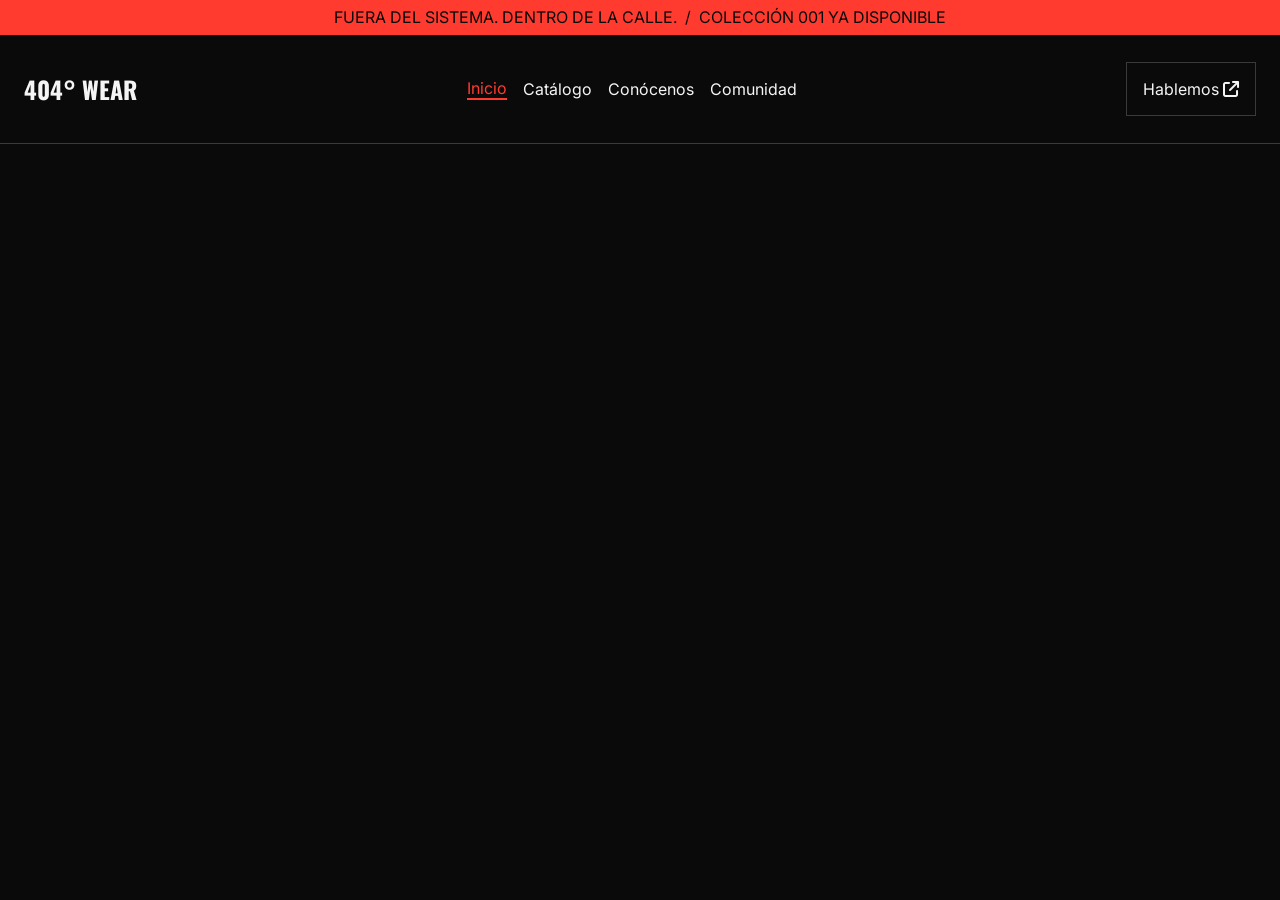
==== index.html @ e0210edb "se crea el header" ====
<!DOCTYPE html>
<html lang="en">
<head>
    <meta charset="UTF-8">
    <meta name="viewport" content="width=device-width, initial-scale=1.0">
    <title>404°-wear</title>
    <link rel="stylesheet" href="https://cdnjs.cloudflare.com/ajax/libs/font-awesome/6.7.2/css/all.min.css">
    <link rel="stylesheet" href="./css/style.css">
    <link rel="stylesheet" href="./css/index.css">
</head>
<body>
    <header>
        <div id="frases-header">
            <ul>
                <li>
                    <p>FUERA DEL SISTEMA. DENTRO DE LA CALLE.</p>
                </li>
                <li>
                    <P> / </P>
                </li>
                <li>
                    <p>COLECCIÓN 001 YA DISPONIBLE</p>
                </li>
            </ul>
        </div>
        <section id="menu-header">
            
            <h2>404° WEAR</h2>
            
            <nav id="nav-header">
                <ul>
                    <li><a class="activado" href="./index.html">Inicio</a></li>
                    <li><a href="./pages/catalogo.html">Catálogo</a></li>
                    <li><a href="./pages/conocenos.html">Conócenos</a></li>
                    <li><a href="./pages/comunidad.html">Comunidad</a></li>
                </ul>
            </nav>
            <div id="hablemos">
                    <a href="./pages/contacto.html">Hablemos <i class="fa-solid fa-arrow-up-right-from-square"></i></a>
            </div>
        </section>
    </header>
</body>
</html>
---- css/style.css ----
@import url('https://fonts.googleapis.com/css2?family=Anton&family=Oswald:wght@400;500;600;700&family=Inter:wght@400;500;600;700;800&family=IBM+Plex+Mono:wght@400;500;600;700&display=swap');


:root {

    /* =========================
       PALETA DE COLORES
    ========================= */

    --color-fondo: #0A0A0A;
    --color-rojo: #FF3B30;
    --color-texto: #F5F5F5;
    --color-naranja: #FF7A00;
    --color-tarjetas: #252525;

    --color-gris: #A3A3A3;
    --color-bordes: #3A3A3A;
    --color-blanco: #FFFFFF;


    /* =========================
       TIPOGRAFÍAS
    ========================= */

    /* 1. Anton - Títulos principales */
    --font-titulos: 'Anton', sans-serif;

    /* 2. Oswald - Subtítulos y botones */
    --font-subtitulos: 'Oswald', sans-serif;

    /* 3. Inter - Textos y navegación */
    --font-textos: 'Inter', sans-serif;

    /* 4. IBM Plex Mono - Etiquetas técnicas */
    --font-tecnica: 'IBM Plex Mono', monospace;


    /* =========================
       TAMAÑOS DE FUENTE
    ========================= */

    --font-xs: 0.75rem;
    --font-sm: 0.875rem;
    --font-base: 1rem;
    --font-md: 1.125rem;
    --font-lg: 1.25rem;
    --font-xl: 1.5rem;
    --font-2xl: 2rem;
    --font-3xl: 3rem;
    --font-4xl: 4rem;
    --font-5xl: 5rem;


    /* =========================
       ESPACIADOS
    ========================= */

    --space-xs: 0.25rem;
    --space-sm: 0.5rem;
    --space-md: 1rem;
    --space-lg: 1.5rem;
    --space-xl: 2rem;
    --space-2xl: 3rem;
    --space-3xl: 4rem;


    /* =========================
       MEDIDAS GENERALES
    ========================= */

    --width-container: 80rem;
    --width-content: 70rem;

    --height-header: 5rem;
    --height-button: 2.75rem;

    --radius-sm: 0.25rem;
    --radius-md: 0.5rem;
    --radius-lg: 1rem;

    --border-size: 0.0625rem;


    /* =========================
       TRANSICIONES
    ========================= */

    --transition-fast: 0.2s ease;
    --transition-normal: 0.3s ease;
    --transition-slow: 0.5s ease;

}


/* =========================
   ESTILOS GENERALES
========================= */

html {
    font-size: 16px;
    scroll-behavior: smooth;
}

body {
    margin: 0;
    padding: 0;
    background-color: var(--color-fondo);
    color: var(--color-texto);
    font-family: var(--font-textos);
}


/* =========================
   TÍTULOS PRINCIPALES
   ANTON
========================= */

h1 {
    font-family: var(--font-titulos);
    font-size: var(--font-5xl);
    text-transform: uppercase;
}


/* =========================
   SUBTÍTULOS Y BOTONES
   OSWALD
========================= */

h2, h3 {
    font-family: var(--font-subtitulos);
    text-transform: uppercase;
}

button {
    font-family: var(--font-subtitulos);
    font-weight: 700;
    text-transform: uppercase;
    cursor: pointer;
}


/* =========================
   TEXTOS Y NAVEGACIÓN
   INTER
========================= */

p, a, nav, li, input, textarea {
    font-family: var(--font-textos);
}

p {
    font-size: var(--font-base);
    line-height: 1.7;
    color: var(--color-gris);
}


/* =========================
   ETIQUETAS TÉCNICAS
   IBM PLEX MONO
========================= */

.etiqueta,
.texto-tecnico,
.codigo,
.badge-tecnico {
    font-family: var(--font-tecnica);
    text-transform: uppercase;
    letter-spacing: 0.08em;
}


/* =========================
   BOTONES
========================= */

.btn-primary {
    background-color: var(--color-rojo);
    color: var(--color-blanco);
    border: none;
    padding: var(--space-md) var(--space-xl);
    font-family: var(--font-subtitulos);
    transition: var(--transition-normal);
}

.btn-primary:hover {
    background-color: var(--color-naranja);
}


/*    HEADER    */

/*   HEADER TEXTO SUPERIOR   */

#frases-header {
   display: flex;
   justify-content: center;
   align-items: center;
   color: var(--color-fondo);
   background-color: var(--color-rojo);
}

#frases-header ul {
   display: flex;
   justify-content: center;
   align-items: center;
   padding: 0;
   gap: var(--space-sm);
   margin: var(--space-xs);
   list-style: none;
}

#frases-header li {
   display: flex;
   align-items: center;
}

#frases-header p {
   color: var(--color-fondo);
   margin: 0;
}

/*   HEADER TEXTO SUPERIOR   */



/*   HEADER LOGO   */

#logo-404 {
 display: flex;
 margin: 0;
 padding: 0;
}

/*   HEADER NAV*/

#menu-header{
   display: flex;
   justify-content: space-between;
   align-items: center;
   padding: var(--space-md) var(--space-lg);
   border-bottom: solid 1px var(--color-bordes);
}

#nav-header {
   display: flex;
   justify-content: center;
   gap: var(--space-lg);
}

#nav-header ul {
   display: flex;
   align-items: center;
   gap: var(--space-md);
   list-style: none;
   padding: 0;
   margin: 0;
}

#nav-header ul li a {
   display: inline-block;
   text-decoration: none;
   color: var(--color-texto);
   transition: var(--transition-normal);
}

#nav-header ul li a:hover{
   color: var(--color-rojo);
   transform: scale(1.1);
}



/*   HEADER HABLEMOS */

#hablemos {
   display: inline-block;
   border: solid 1px var(--color-bordes);
   padding:var(--space-md);
   
}
#hablemos:hover{
   border: solid 1px var(--color-rojo);
   padding:var(--space-md);
   transform: scale(1.1);
   transition: var(--transition-normal);
   a{
      color: var(--color-rojo);
   }
}


#hablemos a {
   display: inline-block;
   text-decoration: none;
   color: var(--color-texto);
   transition: var(--transition-normal);
}
---- css/index.css ----
#nav-header ul li a.activado {
    color: var(--color-rojo);
    border-bottom: solid 2px var(--color-rojo);
}
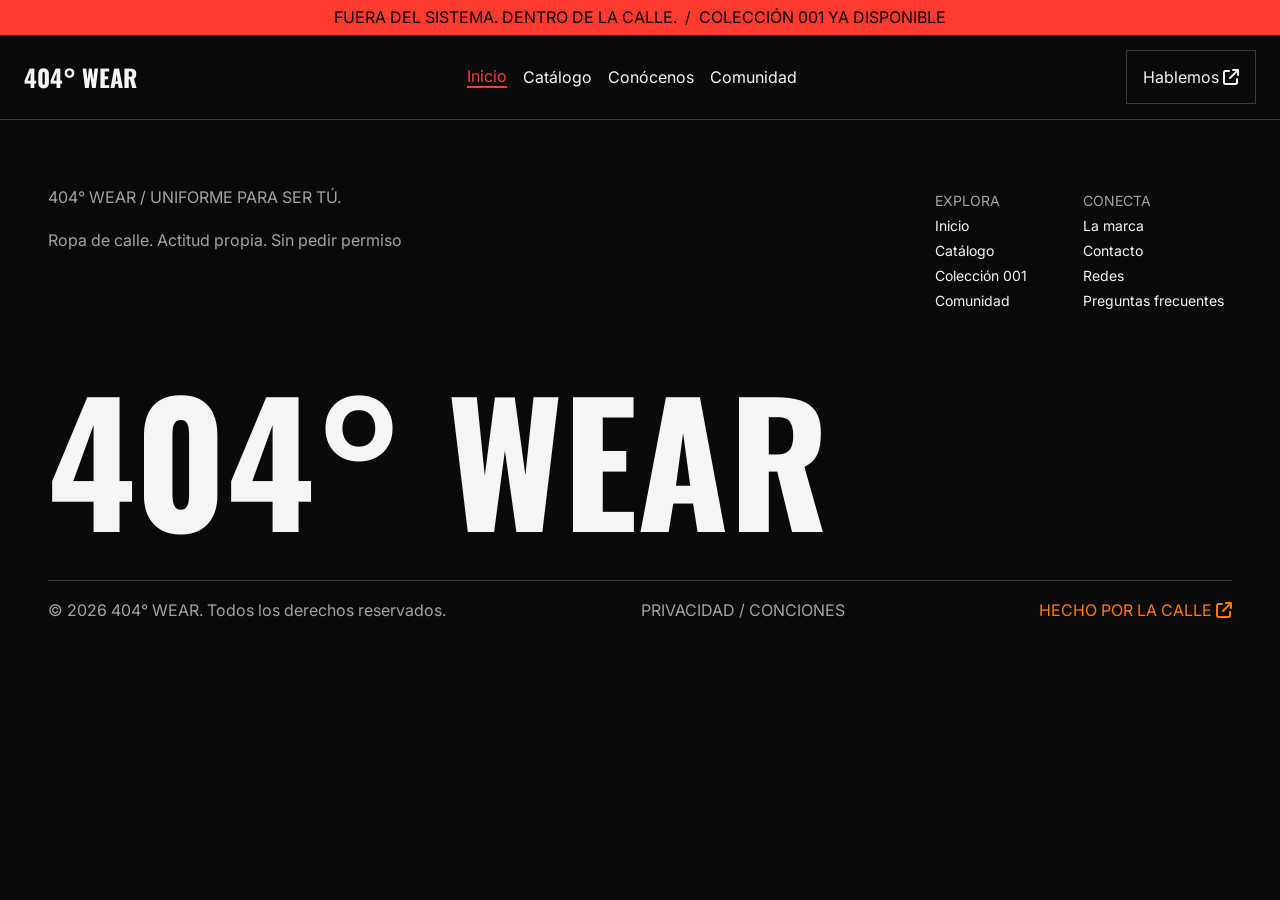
==== commit 0d922fe0: "se crea el footer y se agrega un id al header" ====
--- a/index.html
+++ b/index.html
@@ -9,7 +9,7 @@
     <link rel="stylesheet" href="./css/index.css">
 </head>
 <body>
-    <header>
+    <header id="header">
         <div id="frases-header">
             <ul>
                 <li>
@@ -40,5 +40,39 @@
             </div>
         </section>
     </header>
+
+    <footer id="footer">
+        <section id="top-footer">
+            <div id="frases-footer">
+                <p>404° WEAR  /  UNIFORME PARA SER TÚ.</p>
+                <p>Ropa de calle. Actitud propia. Sin pedir permiso</p>
+            </div>
+            <div id="menu-footer">
+                <ul>
+                    <li class="titulos-li">EXPLORA</li>
+                    <li>Inicio</li>
+                    <li>Catálogo</li>
+                    <li>Colección 001</li>
+                    <li>Comunidad</li>
+                </ul>
+                <ul>
+                    <li class="titulos-li">CONECTA</li>
+                    <li>La marca</li>
+                    <li>Contacto</li>
+                    <li>Redes</li>
+                    <li>Preguntas frecuentes</li>
+                </ul>
+            </div>
+        </section>
+        <section id="logo-footer">
+            <h2>404° WEAR</h2>
+        </section>
+        <section id="copyright-footer">
+            <p>© 2026 404° WEAR. Todos los derechos reservados.</p>
+            <P>PRIVACIDAD  / CONCIONES</P>
+            <p id="p-color-narnja">HECHO POR LA CALLE <i class="fa-solid fa-arrow-up-right-from-square"></i></p>
+        </section>
+
+    </footer>
 </body>
 </html>
--- a/css/style.css
+++ b/css/style.css
@@ -49,6 +49,8 @@
     --font-3xl: 3rem;
     --font-4xl: 4rem;
     --font-5xl: 5rem;
+    --font-6xl: 6rem;
+    --font-7xl: 7rem;
 
 
     /* =========================
@@ -191,6 +193,15 @@
 
 /*    HEADER    */
 
+#header{
+   width: 100%;
+   height: auto;
+   position: sticky;
+   top: 0;
+   z-index: 100;
+   
+}
+
 /*   HEADER TEXTO SUPERIOR   */
 
 #frases-header {
@@ -221,7 +232,7 @@
    margin: 0;
 }
 
-/*   HEADER TEXTO SUPERIOR   */
+
 
 
 
@@ -239,7 +250,7 @@
    display: flex;
    justify-content: space-between;
    align-items: center;
-   padding: var(--space-md) var(--space-lg);
+   padding: var(--space-xs) var(--space-lg);
    border-bottom: solid 1px var(--color-bordes);
 }
 
@@ -296,4 +307,70 @@
    text-decoration: none;
    color: var(--color-texto);
    transition: var(--transition-normal);
+}
+
+/*  Activado */
+
+#nav-header ul li a.activado {
+    color: var(--color-rojo);
+    border-bottom: solid 2px var(--color-rojo);
+}
+
+
+/*  FOOTER  */
+
+#footer {
+   
+   padding: var(--space-2xl) var(--space-2xl) var(--space-lg);
+}
+
+/*  FOOTER TOP  */
+
+#top-footer{
+   display: flex;
+   justify-content:space-between;
+   
+}
+
+
+   /*  MENU FOOTER  */
+
+   #menu-footer{
+   display: flex;
+
+   & li{
+      list-style: none;
+      margin: var(--space-sm);
+      font-size: var(--font-sm);
+   }
+   }
+
+   .titulos-li{
+   color: var(--color-gris);
+   margin-bottom: var(--space-xs);
+   }
+
+
+/*  LOGO FOOTER  */
+
+#logo-footer{
+   display: flex;
+ 
+
+   & h2{
+   font-size: clamp(3rem, 13vw, 13rem);
+        white-space: nowrap;
+        margin: 0;
+        max-width: 100%;
+   }
+}
+
+#copyright-footer{
+   display: flex;
+   justify-content: space-between;
+   border-top: solid var(--color-bordes) 1px;
+
+   & #p-color-narnja{
+      color: var(--color-naranja);
+   }
 }
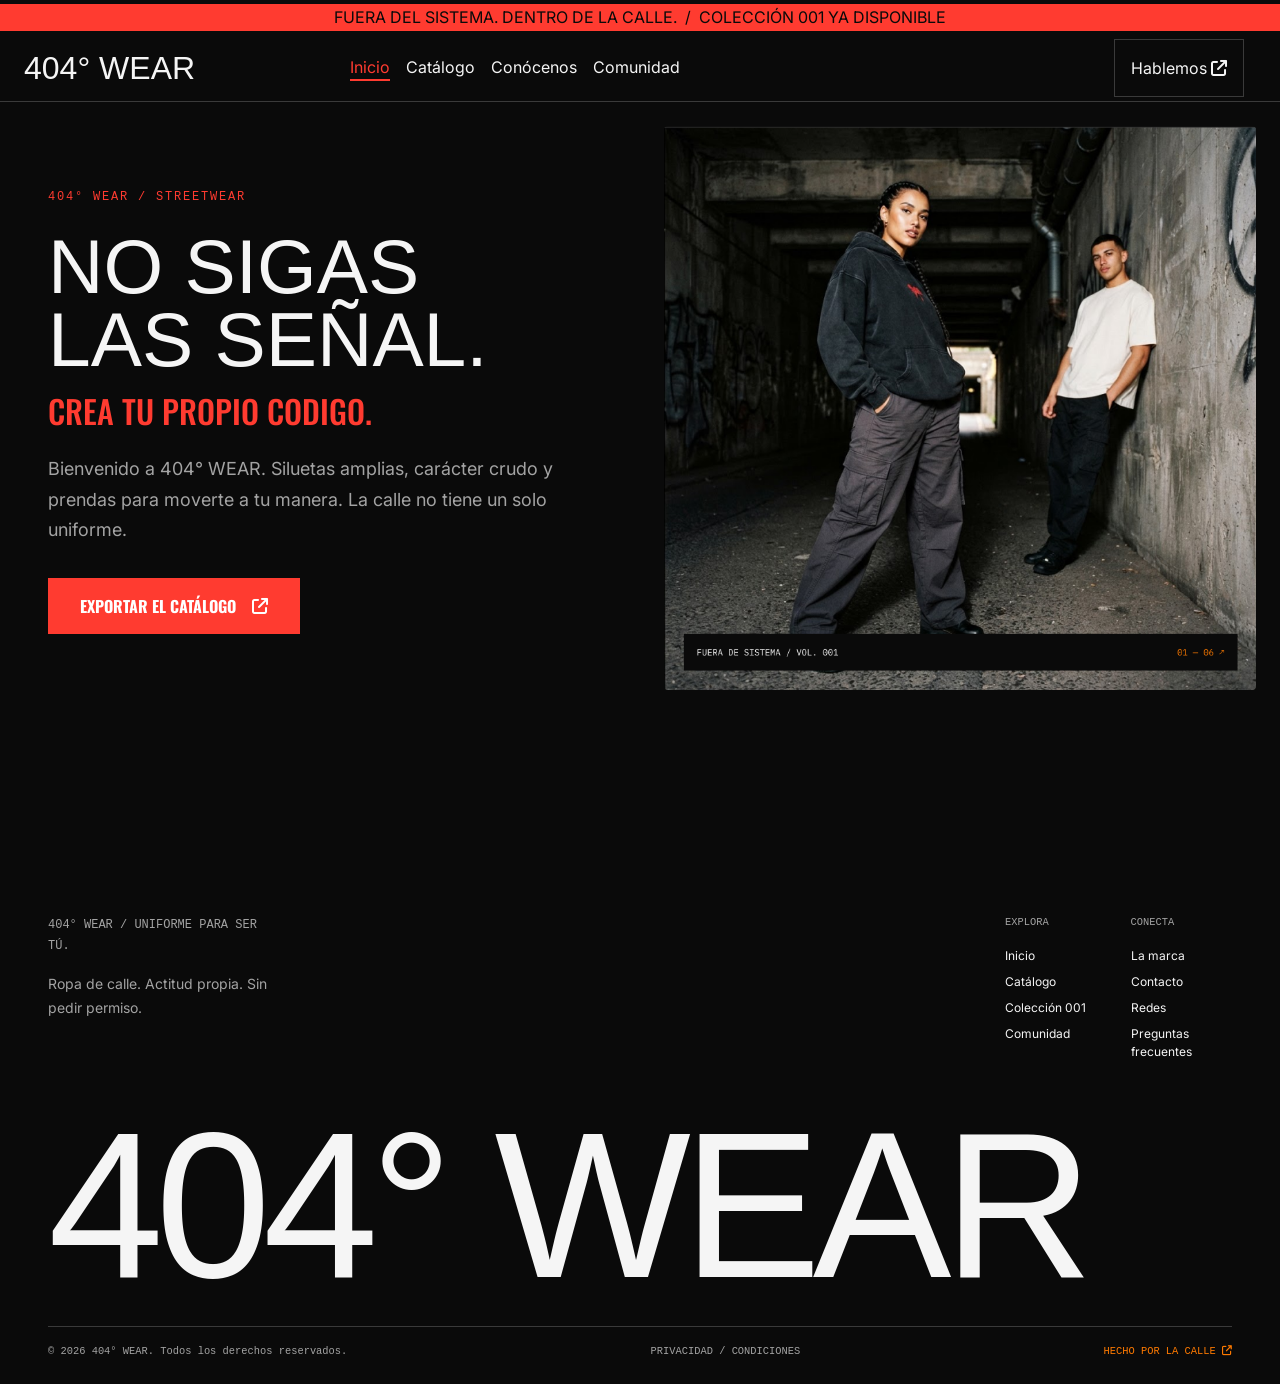
==== commit 3319eda4: "se crea el banner responside, se modifica el header y el footer para que sean responside" ====
--- a/index.html
+++ b/index.html
@@ -4,75 +4,198 @@
     <meta charset="UTF-8">
     <meta name="viewport" content="width=device-width, initial-scale=1.0">
     <title>404°-wear</title>
+    <link href="https://cdn.jsdelivr.net/npm/bootstrap@5.3.3/dist/css/bootstrap.min.css" rel="stylesheet" integrity="sha384-QWTKZyjpPEjISv5WaRU9OFeRpok6YctnYmDr5pNlyT2bRjXh0JMhjY6hW+ALEwIH" crossorigin="anonymous">
     <link rel="stylesheet" href="https://cdnjs.cloudflare.com/ajax/libs/font-awesome/6.7.2/css/all.min.css">
     <link rel="stylesheet" href="./css/style.css">
     <link rel="stylesheet" href="./css/index.css">
 </head>
 <body>
-    <header id="header">
-        <div id="frases-header">
-            <ul>
-                <li>
-                    <p>FUERA DEL SISTEMA. DENTRO DE LA CALLE.</p>
-                </li>
-                <li>
-                    <P> / </P>
-                </li>
-                <li>
-                    <p>COLECCIÓN 001 YA DISPONIBLE</p>
-                </li>
+
+<header id="header">
+    <!-- FRASES SUPERIORES -->
+    <div id="frases-header" class="container-fluid">
+        <ul class="d-flex justify-content-center align-items-center flex-wrap">
+            <li>
+                <p>FUERA DEL SISTEMA. DENTRO DE LA CALLE.</p>
+            </li>
+            <li>
+                <p>/</p>
+            </li>
+            <li>
+                <p>COLECCIÓN 001 YA DISPONIBLE</p>
+            </li>
+        </ul>
+    </div>
+
+    <!-- MENU PRINCIPAL -->
+
+<section id="menu-header" class="container-fluid">
+
+    <div class="row align-items-center w-100">
+
+        <!-- LOGO -->
+        <div class="col-auto">
+            <h2>404° WEAR</h2>
+        </div>
+
+        <!-- HABLEMOS -->
+        <div id="hablemos" class="col-auto ms-auto order-2 order-md-3">
+            <a href="./pages/contacto.html">
+                Hablemos
+                <i class="fa-solid fa-arrow-up-right-from-square"></i>
+            </a>
+        </div>
+
+        <!-- BOTÓN HAMBURGUESA -->
+        <div class="col-auto order-3 d-md-none " id="boton-menu">
+            <button class="navbar-toggler"
+                    type="button"
+                    data-bs-toggle="collapse"
+                    data-bs-target="#nav-header"
+                    aria-controls="nav-header"
+                    aria-expanded="false"
+                    aria-label="Abrir menú">
+
+                <i class="fa-solid fa-bars"></i>
+            </button>
+        </div>
+
+        <!-- NAVEGACIÓN -->
+        <nav id="nav-header"
+             class="col-12 col-md-6 order-4 order-md-2 collapse">
+
+            <ul class="d-flex justify-content-center flex-wrap">
+                <li><a class="activado" href="./index.html">Inicio</a></li>
+                <li><a href="./pages/catalogo.html">Catálogo</a></li>
+                <li><a href="./pages/conocenos.html">Conócenos</a></li>
+                <li><a href="./pages/comunidad.html">Comunidad</a></li>
             </ul>
-        </div>
-        <section id="menu-header">
-            
-            <h2>404° WEAR</h2>
-            
-            <nav id="nav-header">
-                <ul>
-                    <li><a class="activado" href="./index.html">Inicio</a></li>
-                    <li><a href="./pages/catalogo.html">Catálogo</a></li>
-                    <li><a href="./pages/conocenos.html">Conócenos</a></li>
-                    <li><a href="./pages/comunidad.html">Comunidad</a></li>
-                </ul>
-            </nav>
-            <div id="hablemos">
-                    <a href="./pages/contacto.html">Hablemos <i class="fa-solid fa-arrow-up-right-from-square"></i></a>
+
+        </nav>
+
+    </div>
+</section>
+
+
+</header>
+
+
+
+
+<section id="banner" class="container-fluid">
+    <div class="row align-items-center">
+
+        <!-- TEXTO -->
+        <div id="text-banner" class="col-12 col-md-6">
+
+            <span class="etiqueta">
+                404° WEAR / STREETWEAR
+            </span>
+
+            <h1>
+                NO SIGAS<br>
+                LAS SEÑAL.
+            </h1>
+
+            <h2>
+                CREA TU PROPIO CODIGO.
+            </h2>
+
+            <p>
+                Bienvenido a 404° WEAR. Siluetas amplias,
+                carácter crudo y prendas para moverte a tu manera.
+                La calle no tiene un solo uniforme.
+            </p>
+
+            <button class="btn-primary">
+                EXPORTAR EL CATÁLOGO
+                <i class="fa-solid fa-arrow-up-right-from-square"></i>
+            </button>
+
+        </div>
+
+        <!-- IMAGEN -->
+        <div id="img-banner" class="col-12 col-md-6">
+
+            <img
+                src="./img-index/banner01.png"
+                alt="Colección 404° WEAR"
+                class="img-fluid">
+
+        </div>
+
+    </div>
+</section>
+
+
+
+
+<footer id="footer" class="container-fluid">
+
+    <!-- FOOTER TOP -->
+    <section id="top-footer" class="row">
+
+        <div id="frases-footer" class="col-12 col-md-5">
+            <p>404° WEAR / UNIFORME PARA SER TÚ.</p>
+            <p>Ropa de calle. Actitud propia. Sin pedir permiso.</p>
+        </div>
+
+        <div id="menu-footer" class="col-12 col-md-7 ">
+
+            <div class="row">
+
+                <div class="col-6 col-md-6">
+                    <ul>
+                        <li class="titulos-li">EXPLORA</li>
+                        <li><a href="#">Inicio</a></li>
+                        <li><a href="#">Catálogo</a></li>
+                        <li><a href="#">Colección 001</a></li>
+                        <li><a href="#">Comunidad</a></li>
+                    </ul>
+                </div>
+
+                <div class="col-6 col-md-6">
+                    <ul>
+                        <li class="titulos-li">CONECTA</li>
+                        <li><a href="#">La marca</a></li>
+                        <li><a href="#">Contacto</a></li>
+                        <li><a href="#">Redes</a></li>
+                        <li><a href="#">Preguntas frecuentes</a></li>
+                    </ul>
+                </div>
+
             </div>
-        </section>
-    </header>
-
-    <footer id="footer">
-        <section id="top-footer">
-            <div id="frases-footer">
-                <p>404° WEAR  /  UNIFORME PARA SER TÚ.</p>
-                <p>Ropa de calle. Actitud propia. Sin pedir permiso</p>
-            </div>
-            <div id="menu-footer">
-                <ul>
-                    <li class="titulos-li">EXPLORA</li>
-                    <li>Inicio</li>
-                    <li>Catálogo</li>
-                    <li>Colección 001</li>
-                    <li>Comunidad</li>
-                </ul>
-                <ul>
-                    <li class="titulos-li">CONECTA</li>
-                    <li>La marca</li>
-                    <li>Contacto</li>
-                    <li>Redes</li>
-                    <li>Preguntas frecuentes</li>
-                </ul>
-            </div>
-        </section>
-        <section id="logo-footer">
-            <h2>404° WEAR</h2>
-        </section>
-        <section id="copyright-footer">
+        </div>
+
+    </section>
+
+    <!-- LOGO -->
+    <section id="logo-footer">
+        <h2>404° WEAR</h2>
+    </section>
+
+    <!-- COPYRIGHT -->
+    <section id="copyright-footer" class=" d-flex justify-content-between">
+
+        <div class="">
             <p>© 2026 404° WEAR. Todos los derechos reservados.</p>
-            <P>PRIVACIDAD  / CONCIONES</P>
-            <p id="p-color-narnja">HECHO POR LA CALLE <i class="fa-solid fa-arrow-up-right-from-square"></i></p>
-        </section>
-
-    </footer>
+        </div>
+
+        <div class="">
+            <p>PRIVACIDAD / CONDICIONES</p>
+        </div>
+
+        <div class="">
+            <p id="p-color-narnja">
+                HECHO POR LA CALLE
+                <i class="fa-solid fa-arrow-up-right-from-square"></i>
+            </p>
+        </div>
+
+    </section>
+
+</footer>
+
+        <script src="https://cdn.jsdelivr.net/npm/bootstrap@5.3.3/dist/js/bootstrap.bundle.min.js" integrity="sha384-YvpcrYf0tY3lHB60NNkmXc5s9fDVZLESaAA55NDzOxhy9GkcIdslK1eN7N6jIeHz" crossorigin="anonymous"></script>
 </body>
 </html>
--- a/css/style.css
+++ b/css/style.css
@@ -193,184 +193,370 @@
 
 /*    HEADER    */
 
-#header{
-   width: 100%;
-   height: auto;
-   position: sticky;
-   top: 0;
-   z-index: 100;
-   
-}
-
-/*   HEADER TEXTO SUPERIOR   */
+
+/* =========================
+   HEADER GENERAL
+========================= */
+
+#header {
+    width: 100%;
+    position: sticky;
+    top: 0;
+    z-index: 100;
+    background-color: var(--color-fondo);
+}
+
+/* =========================
+   FRASES SUPERIORES
+========================= */
 
 #frases-header {
-   display: flex;
-   justify-content: center;
-   align-items: center;
-   color: var(--color-fondo);
-   background-color: var(--color-rojo);
+    background-color: var(--color-rojo);
 }
 
 #frases-header ul {
-   display: flex;
-   justify-content: center;
-   align-items: center;
-   padding: 0;
-   gap: var(--space-sm);
-   margin: var(--space-xs);
-   list-style: none;
+    gap: var(--space-sm);
+    padding: 0;
+    margin: var(--space-xs);
+    list-style: none;
 }
 
 #frases-header li {
-   display: flex;
-   align-items: center;
+    display: flex;
+    align-items: center;
 }
 
 #frases-header p {
-   color: var(--color-fondo);
-   margin: 0;
-}
-
-
-
-
-
-/*   HEADER LOGO   */
-
-#logo-404 {
- display: flex;
- margin: 0;
- padding: 0;
-}
-
-/*   HEADER NAV*/
-
-#menu-header{
-   display: flex;
-   justify-content: space-between;
-   align-items: center;
-   padding: var(--space-xs) var(--space-lg);
-   border-bottom: solid 1px var(--color-bordes);
-}
-
-#nav-header {
-   display: flex;
-   justify-content: center;
-   gap: var(--space-lg);
-}
+    color: var(--color-fondo);
+    margin: 0;
+}
+
+/* =========================
+   MENU PRINCIPAL
+========================= */
+
+#menu-header {
+    padding: var(--space-xs) var(--space-lg);
+    border-bottom: solid 1px var(--color-bordes);
+}
+
+#menu-header h2 {
+    margin: 0;
+    font-family: var(--font-titulos);
+    color: var(--color-texto);
+}
+
+/* =========================
+   NAVEGACIÓN
+========================= */
 
 #nav-header ul {
-   display: flex;
-   align-items: center;
-   gap: var(--space-md);
-   list-style: none;
-   padding: 0;
-   margin: 0;
+    gap: var(--space-md);
+    list-style: none;
+    padding: 0;
+    margin: 0;
 }
 
 #nav-header ul li a {
-   display: inline-block;
-   text-decoration: none;
-   color: var(--color-texto);
-   transition: var(--transition-normal);
-}
-
-#nav-header ul li a:hover{
-   color: var(--color-rojo);
-   transform: scale(1.1);
-}
-
-
-
-/*   HEADER HABLEMOS */
-
-#hablemos {
-   display: inline-block;
-   border: solid 1px var(--color-bordes);
-   padding:var(--space-md);
-   
-}
-#hablemos:hover{
-   border: solid 1px var(--color-rojo);
-   padding:var(--space-md);
-   transform: scale(1.1);
-   transition: var(--transition-normal);
-   a{
-      color: var(--color-rojo);
-   }
-}
-
-
-#hablemos a {
-   display: inline-block;
-   text-decoration: none;
-   color: var(--color-texto);
-   transition: var(--transition-normal);
-}
-
-/*  Activado */
+    display: inline-block;
+    text-decoration: none;
+    color: var(--color-texto);
+    transition: var(--transition-normal);
+}
+
+#nav-header ul li a:hover {
+    color: var(--color-rojo);
+    transform: scale(1.1);
+}
+
+/* ACTIVADO */
 
 #nav-header ul li a.activado {
     color: var(--color-rojo);
     border-bottom: solid 2px var(--color-rojo);
 }
 
-
-/*  FOOTER  */
+/* =========================
+   HABLEMOS
+========================= */
+
+#hablemos {
+    display: inline-block;
+    border: solid 1px var(--color-bordes);
+    padding: var(--space-md);
+    transition: var(--transition-normal);
+}
+
+#hablemos:hover {
+    border-color: var(--color-rojo);
+    transform: scale(1.05);
+}
+
+#hablemos a {
+    text-decoration: none;
+    color: var(--color-texto);
+    transition: var(--transition-normal);
+}
+
+#hablemos a:hover {
+    color: var(--color-rojo);
+}
+
+/* =========================
+   RESPONSIVE
+========================= */
+
+/* BOTÓN HAMBURGUESA */
+
+#boton-menu button {
+    color: var(--color-texto);
+    border: 1px solid var(--color-bordes);
+    padding: var(--space-sm);
+    font-size: var(--font-lg);
+}
+
+#boton-menu button:focus {
+    box-shadow: none;
+}
+
+/* MENU EN PANTALLAS GRANDES */
+
+@media (min-width: 781px) {
+
+    #nav-header.collapse {
+        display: block;
+    }
+
+}
+
+/* MENU EN PANTALLAS PEQUEÑAS */
+
+@media (max-width: 780px) {
+
+    #nav-header {
+        margin-top: var(--space-md);
+        border-top: 1px solid var(--color-bordes);
+        padding-top: var(--space-md);
+    }
+
+    #nav-header ul {
+        flex-direction: column;
+        align-items: center;
+        gap: var(--space-md);
+    }
+
+    #nav-header ul li {
+        width: 100%;
+        text-align: center;
+    }
+
+    #nav-header ul li a {
+        padding: var(--space-sm);
+    }
+
+    #nav-header.collapse:not(.show) {
+        display: none;
+    }
+
+    #nav-header.collapse.show {
+        display: block;
+    }
+
+}
+
+
+
+
+
+/* =========================
+   FOOTER
+========================= */
 
 #footer {
+    padding: var(--space-2xl) var(--space-2xl) var(--space-lg);
+    background: var(--color-fondo);
+}
+
+/* =========================
+   TOP FOOTER
+========================= */
+
+#top-footer {
+    display: grid;
+    grid-template-columns: 1fr 1fr;
+    align-items:start ;
+    margin-bottom: var(--space-2xl);
+
    
-   padding: var(--space-2xl) var(--space-2xl) var(--space-lg);
-}
-
-/*  FOOTER TOP  */
-
-#top-footer{
-   display: flex;
-   justify-content:space-between;
-   
-}
-
-
-   /*  MENU FOOTER  */
-
-   #menu-footer{
-   display: flex;
-
-   & li{
-      list-style: none;
-      margin: var(--space-sm);
-      font-size: var(--font-sm);
-   }
-   }
-
-   .titulos-li{
-   color: var(--color-gris);
-   margin-bottom: var(--space-xs);
-   }
-
-
-/*  LOGO FOOTER  */
-
-#logo-footer{
-   display: flex;
- 
-
-   & h2{
-   font-size: clamp(3rem, 13vw, 13rem);
-        white-space: nowrap;
-        margin: 0;
-        max-width: 100%;
-   }
-}
-
-#copyright-footer{
-   display: flex;
-   justify-content: space-between;
-   border-top: solid var(--color-bordes) 1px;
-
-   & #p-color-narnja{
-      color: var(--color-naranja);
-   }
-}+}
+
+/* FRASES */
+
+#frases-footer p:first-child {
+    font-family: var(--font-tecnica);
+    font-size: var(--font-xs);
+    color: var(--color-gris);
+    margin: 0 0 var(--space-md);
+    
+}
+
+#frases-footer p:last-child {
+    font-size: var(--font-sm);
+    margin: 0;
+}
+
+/* =========================
+   MENÚS
+========================= */
+
+#menu-footer {
+    display: grid;
+    display: flex;
+    justify-content: flex-end;
+    grid-template-columns: repeat(2, 1fr);
+    justify-self: end;
+    width: 45%;
+}
+
+#menu-footer ul {
+    list-style: none;
+    padding: 0;
+    margin: 0;
+}
+
+#menu-footer li {
+    font-size: var(--font-xs);
+    margin-bottom: var(--space-sm);
+}
+
+#menu-footer .titulos-li {
+    color: var(--color-gris);
+    font-family: var(--font-tecnica);
+    font-size: 0.65rem;
+    margin-bottom: var(--space-md);
+}
+
+#menu-footer a {
+    color: var(--color-texto);
+    text-decoration: none;
+    transition: var(--transition-fast);
+}
+
+#menu-footer a:hover {
+    color: var(--color-naranja);
+}
+
+/* =========================
+   LOGO CENTRAL
+========================= */
+
+#logo-footer {
+    display: grid;
+    grid-template-columns: 1fr;
+    margin-bottom: var(--space-xl);
+}
+
+#logo-footer h2 {
+    font-family: var(--font-titulos);
+    font-size: clamp(4rem, 18vw, 13rem);
+    line-height: 0.85;
+    letter-spacing: -0.04em;
+    white-space: nowrap;
+    margin: 0;
+}
+
+/* =========================
+   COPYRIGHT
+========================= */
+
+#copyright-footer {
+    display: grid;
+    grid-template-columns: repeat(3, 1fr);
+    align-items: center;
+    border-top: 1px solid var(--color-bordes);
+    padding-top: var(--space-md);
+    gap: var(--space-md);
+}
+
+#copyright-footer p {
+    font-family: var(--font-tecnica);
+    font-size: 0.65rem;
+    margin: 0;
+}
+
+#copyright-footer div:nth-child(2) {
+    text-align: center;
+}
+
+#copyright-footer div:last-child {
+    text-align: right;
+}
+
+#p-color-narnja {
+    color: var(--color-naranja);
+}
+
+/* =========================
+   TABLET
+========================= */
+
+@media (max-width: 991px) {
+
+    #footer {
+        padding: var(--space-xl);
+    }
+
+    #menu-footer {
+        width: 65%;
+    }
+
+    #logo-footer h2 {
+        font-size: 16vw;
+    }
+
+}
+
+/* =========================
+   MÓVIL
+========================= */
+
+@media (max-width: 767px) {
+
+    #footer {
+        padding: var(--space-xl) var(--space-md);
+    }
+
+    #top-footer {
+        grid-template-columns: 1fr;
+        gap: var(--space-xl);
+    }
+
+    #menu-footer {
+        justify-self: stretch;
+        justify-content: flex-start;
+        width: 100%;
+    }
+
+    #logo-footer {
+        margin: var(--space-2xl) 0;
+    }
+
+    #logo-footer h2 {
+        font-size: 16vw;
+        white-space: normal;
+        overflow-wrap: anywhere;
+    }
+
+    #copyright-footer {
+        grid-template-columns: 1fr;
+        gap: var(--space-sm);
+    }
+
+    #copyright-footer div,
+    #copyright-footer div:nth-child(2),
+    #copyright-footer div:last-child {
+        text-align: left;
+    }
+
+}
+
--- a/css/index.css
+++ b/css/index.css
@@ -0,0 +1,129 @@
+
+/* =========================
+   BANNER PRINCIPAL
+========================= */
+
+#banner {
+    width: 100%;
+    min-height: 85vh;
+    background-color: var(--color-fondo);
+
+}
+
+/* =========================
+   CONTENEDOR DEL TEXTO
+========================= */
+
+#text-banner {
+    padding: var(--space-2xl);
+}
+
+#text-banner .etiqueta {
+    display: inline-block;
+    color: var(--color-rojo);
+    font-family: var(--font-tecnica);
+    font-size: var(--font-xs);
+    letter-spacing: 0.15em;
+    margin-bottom: var(--space-lg);
+}
+
+#text-banner h1 {
+    color: var(--color-texto);
+    font-family: var(--font-titulos);
+    font-size: clamp(3rem, 6vw, var(--font-6xl));
+    line-height: 0.95;
+    margin-bottom: var(--space-md);
+}
+
+#text-banner h2 {
+    color: var(--color-rojo);
+    font-family: var(--font-subtitulos);
+    font-size: var(--font-2xl);
+    margin-bottom: var(--space-lg);
+}
+
+#text-banner p {
+    max-width: 32rem;
+    color: var(--color-gris);
+    font-family: var(--font-textos);
+    font-size: var(--font-md);
+    line-height: 1.7;
+    margin-bottom: var(--space-xl);
+}
+
+/* =========================
+   BOTÓN
+========================= */
+
+#text-banner .btn-primary {
+    display: inline-flex;
+    align-items: center;
+    gap: var(--space-md);
+    min-height: var(--height-button);
+    cursor: pointer;
+    transition: var(--transition-normal);
+}
+
+#text-banner .btn-primary:hover {
+    background-color: var(--color-naranja);
+    transform: translateY(-3px);
+}
+
+/* =========================
+   IMAGEN DEL BANNER
+========================= */
+
+#img-banner {
+    padding: var(--space-lg);
+}
+
+#img-banner img {
+    display: block;
+    width: 100%;
+    height: 100%;
+    max-height: 38rem;
+    object-fit: cover;
+    border-radius: var(--radius-sm);
+}
+
+/* =========================
+   RESPONSIVE
+========================= */
+
+@media (max-width: 767px) {
+
+    #banner {
+        min-height: auto;
+        padding: var(--space-xl) var(--space-sm);
+    }
+
+    #text-banner {
+        padding: var(--space-lg);
+    }
+
+    #text-banner h1 {
+        font-size: var(--font-4xl);
+    }
+
+    #text-banner h2 {
+        font-size: var(--font-xl);
+    }
+
+    #text-banner p {
+        font-size: var(--font-base);
+    }
+
+    #text-banner .btn-primary {
+        font-size: var(--font-sm);
+        padding: var(--space-md);
+    }
+
+    #img-banner {
+        padding: var(--space-md);
+        margin-top: var(--space-md);
+    }
+
+    #img-banner img {
+        max-height: none;
+    }
+}
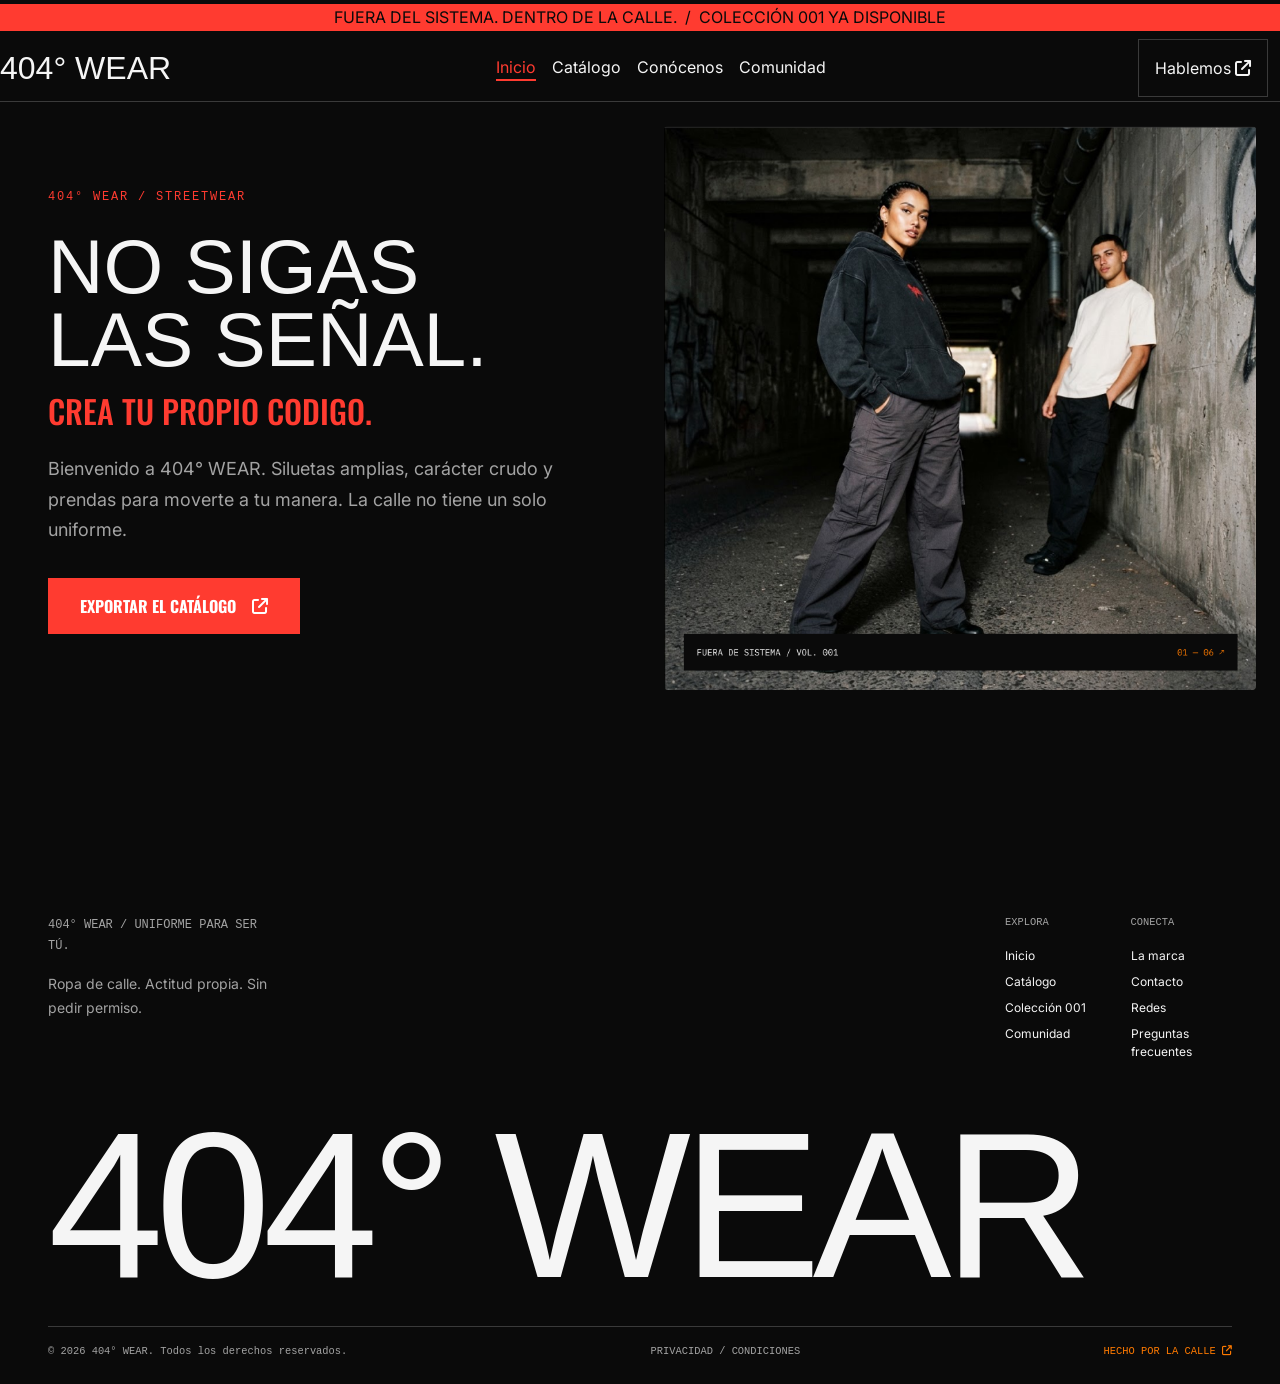
==== commit a4956ea5: "se modifica el header para que el nav quede centrador y el boton desplegable quede al final de la ca" ====
--- a/index.html
+++ b/index.html
@@ -31,7 +31,7 @@
 
 <section id="menu-header" class="container-fluid">
 
-    <div class="row align-items-center w-100">
+    <div class="row align-items-center d-flex justify-content-between w-100">
 
         <!-- LOGO -->
         <div class="col-auto">
@@ -39,7 +39,7 @@
         </div>
 
         <!-- HABLEMOS -->
-        <div id="hablemos" class="col-auto ms-auto order-2 order-md-3">
+        <div id="hablemos" class="col-auto order-2 order-md-3">
             <a href="./pages/contacto.html">
                 Hablemos
                 <i class="fa-solid fa-arrow-up-right-from-square"></i>
--- a/css/style.css
+++ b/css/style.css
@@ -236,7 +236,7 @@
 ========================= */
 
 #menu-header {
-    padding: var(--space-xs) var(--space-lg);
+    padding: var(--space-xs) 0;
     border-bottom: solid 1px var(--color-bordes);
 }
 
@@ -311,7 +311,6 @@
 #boton-menu button {
     color: var(--color-texto);
     border: 1px solid var(--color-bordes);
-    padding: var(--space-sm);
     font-size: var(--font-lg);
 }
 
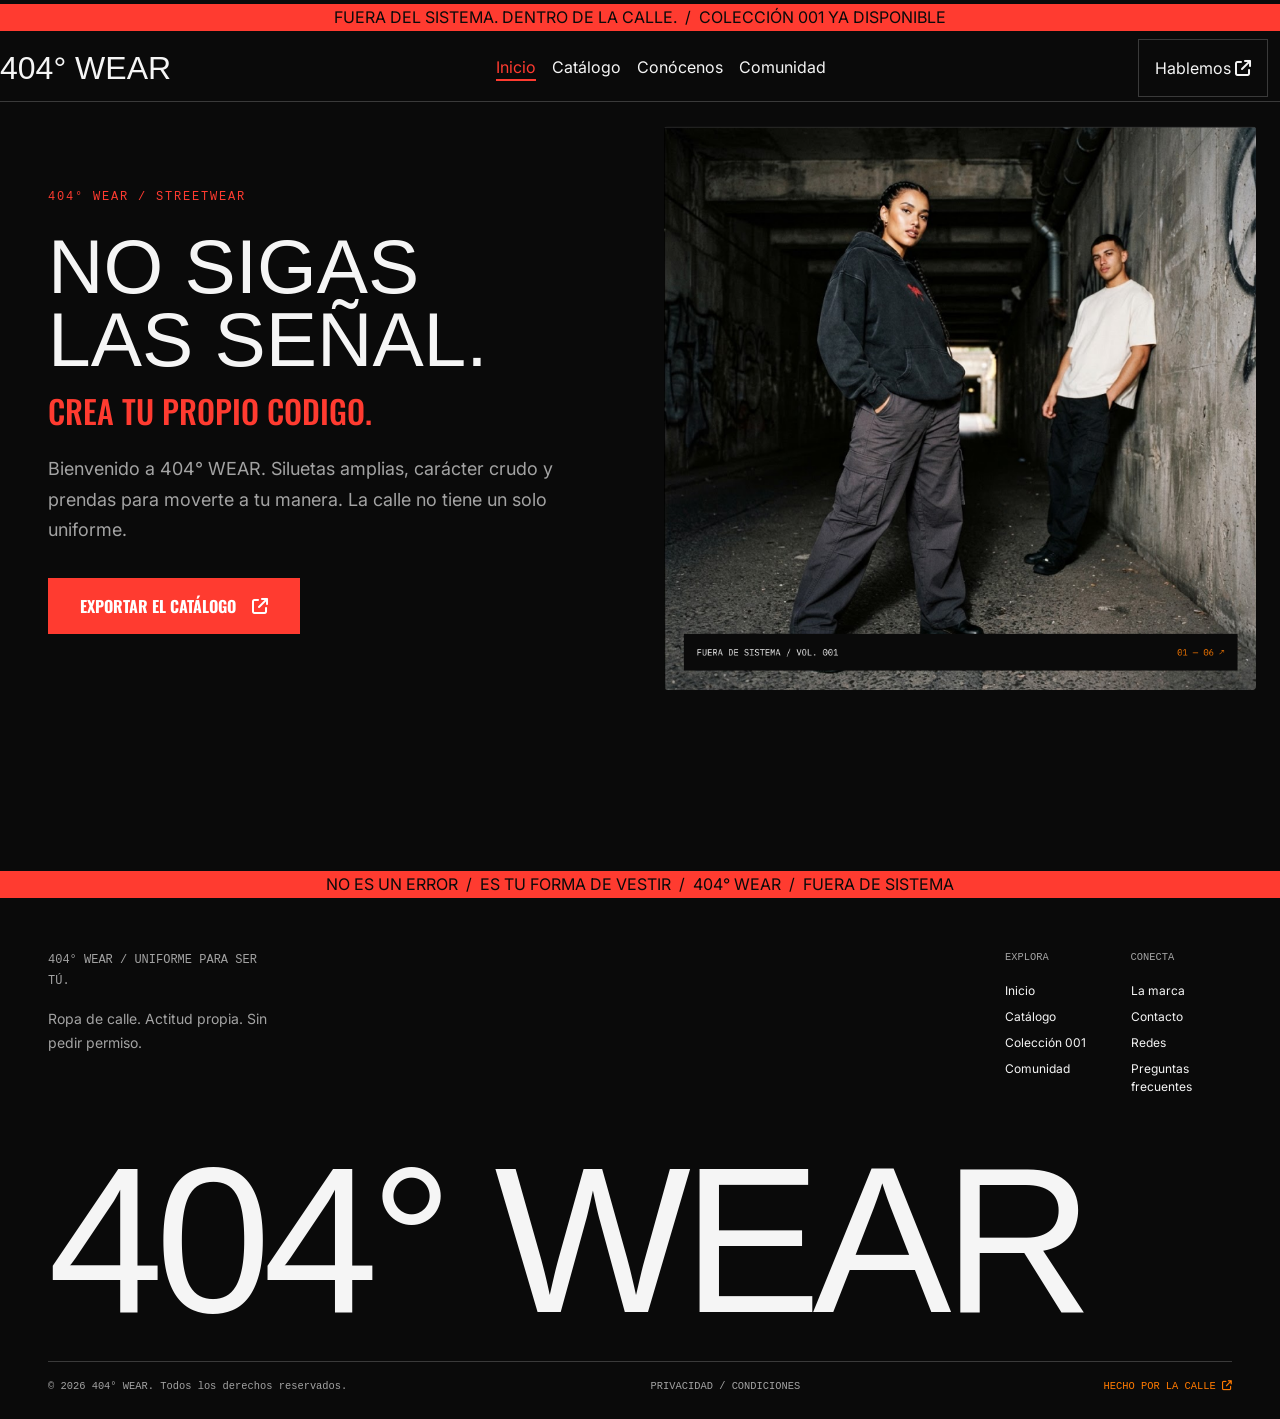
==== commit e42d3ae6: "se crea frase en con fondo rojo debajo del banner" ====
--- a/index.html
+++ b/index.html
@@ -125,9 +125,20 @@
         </div>
 
     </div>
+
 </section>
 
-
+    <div id="frases-banner" class="container-fluid">
+        <ul class="d-flex justify-content-center align-items-center flex-wrap">
+            <li><p>NO ES UN ERROR</p></li>
+            <li><p>/</p></li>
+            <li><p>ES TU FORMA DE VESTIR</p></li>
+            <li><p>/</p></li>
+            <li><p>404° WEAR</p></li>
+            <li><p>/</p></li>
+            <li><p>FUERA DE SISTEMA</p></li>
+        </ul>
+    </div>
 
 
 <footer id="footer" class="container-fluid">
--- a/css/index.css
+++ b/css/index.css
@@ -127,3 +127,28 @@
         max-height: none;
     }
 }
+
+/* =========================
+   FRASES BANNER
+========================= */
+
+#frases-banner {
+    background-color: var(--color-rojo);
+}
+
+#frases-banner ul {
+    gap: var(--space-sm);
+    padding: 0;
+    margin: var(--space-xs);
+    list-style: none;
+}
+
+#frases-banner li {
+    display: flex;
+    align-items: center;
+}
+
+#frases-banner p {
+    color: var(--color-fondo);
+    margin: 0;
+}
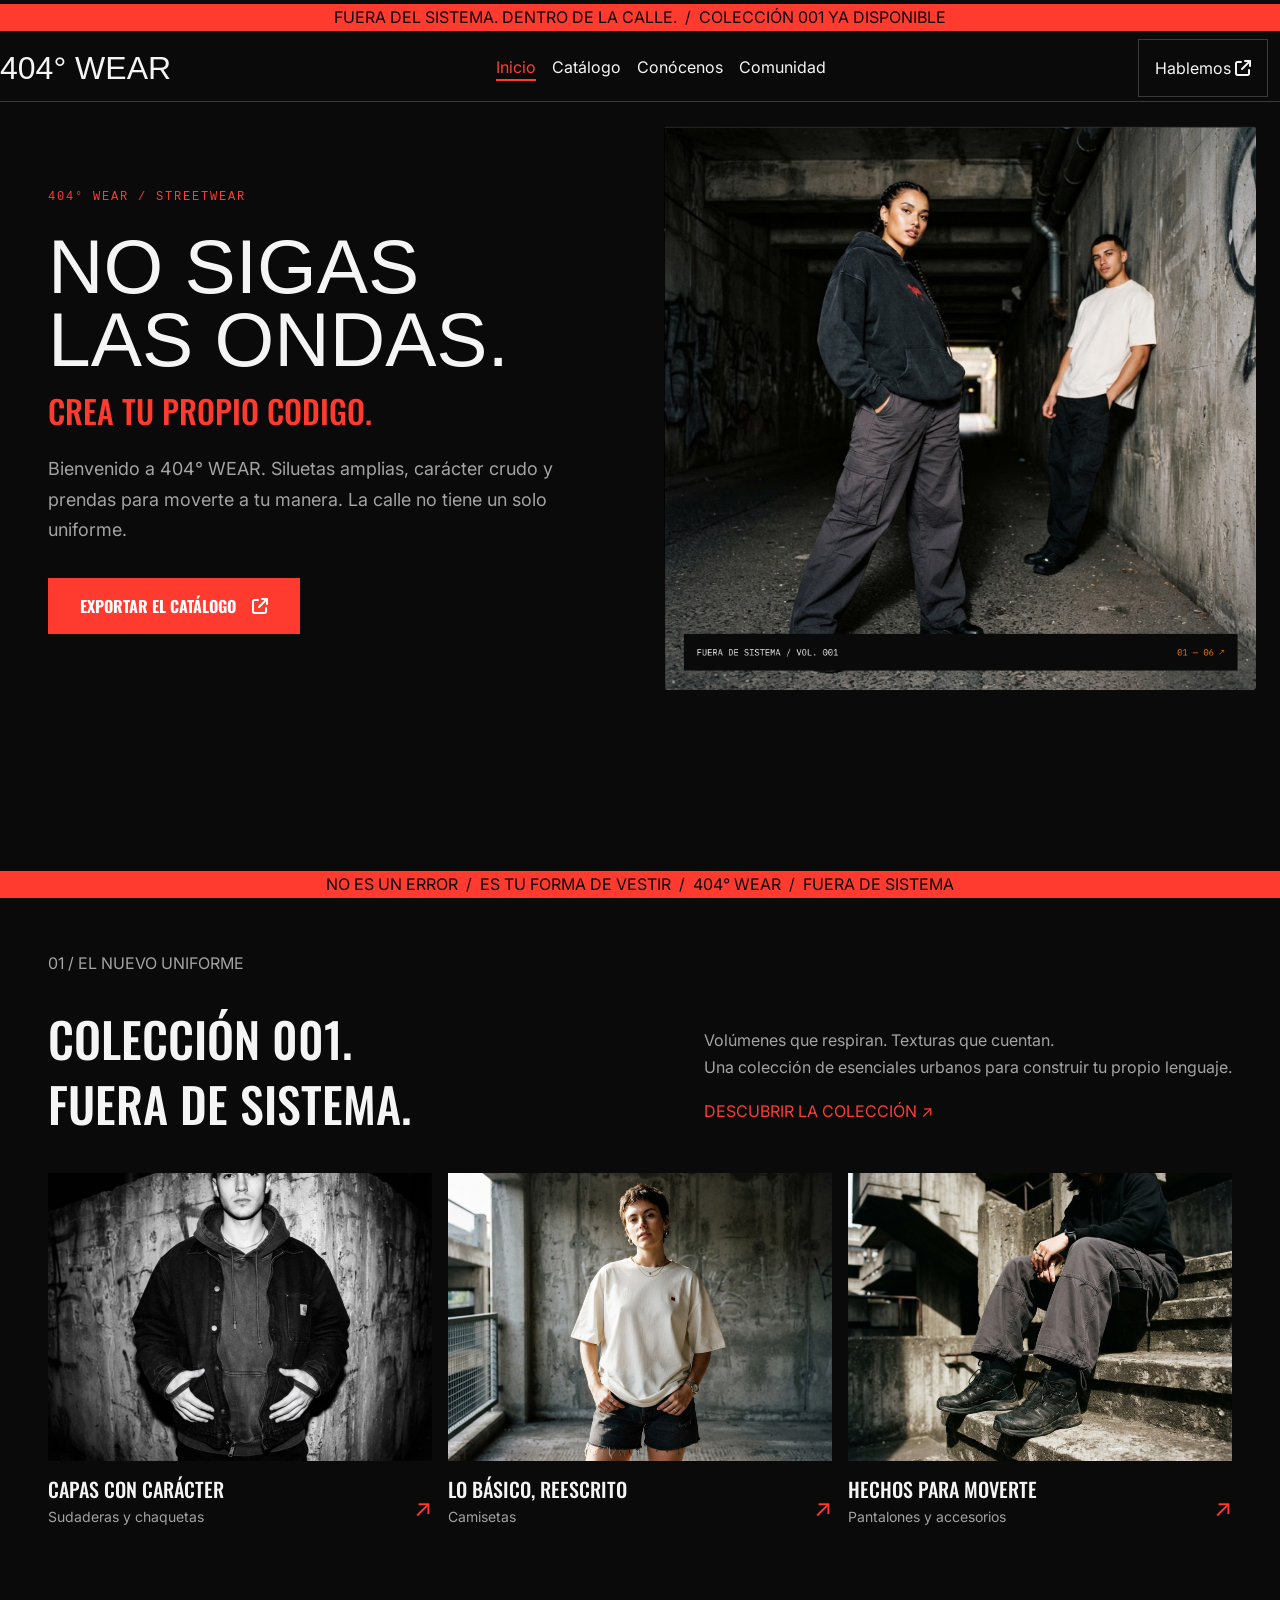
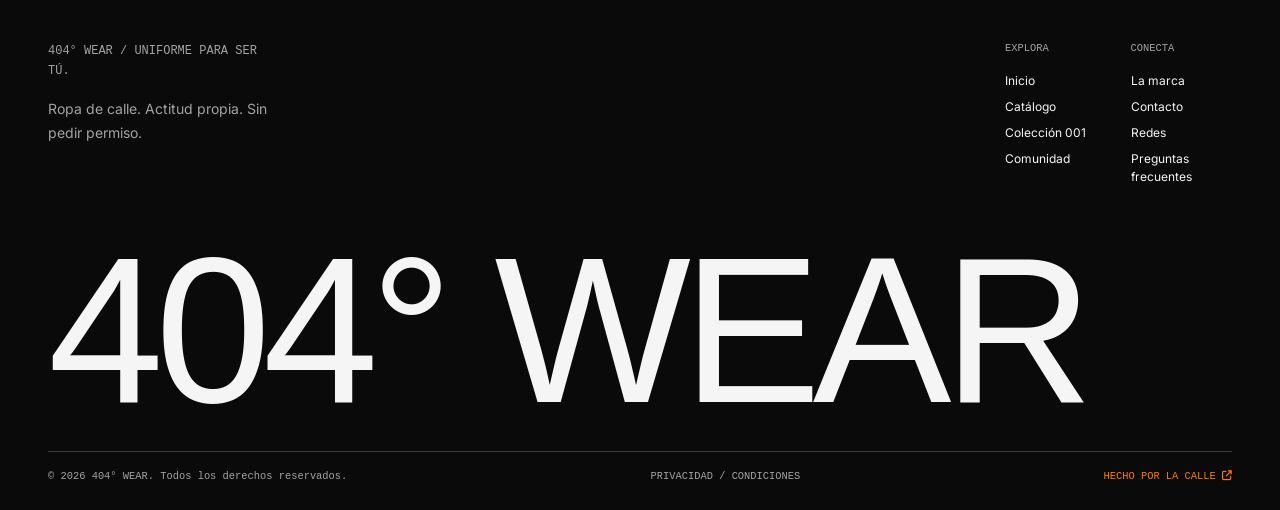
==== commit 12ff1270: "se crea la section coleccion001 y se suben sus respectivas imagenes" ====
--- a/index.html
+++ b/index.html
@@ -94,7 +94,7 @@
 
             <h1>
                 NO SIGAS<br>
-                LAS SEÑAL.
+                LAS ONDAS.
             </h1>
 
             <h2>
@@ -128,18 +128,95 @@
 
 </section>
 
-    <div id="frases-banner" class="container-fluid">
-        <ul class="d-flex justify-content-center align-items-center flex-wrap">
-            <li><p>NO ES UN ERROR</p></li>
-            <li><p>/</p></li>
-            <li><p>ES TU FORMA DE VESTIR</p></li>
-            <li><p>/</p></li>
-            <li><p>404° WEAR</p></li>
-            <li><p>/</p></li>
-            <li><p>FUERA DE SISTEMA</p></li>
-        </ul>
-    </div>
-
+<div id="frases-banner" class="container-fluid">
+    <ul class="d-flex justify-content-center align-items-center flex-wrap">
+        <li><p>NO ES UN ERROR</p></li>
+        <li><p>/</p></li>
+        <li><p>ES TU FORMA DE VESTIR</p></li>
+        <li><p>/</p></li>
+        <li><p>404° WEAR</p></li>
+        <li><p>/</p></li>
+        <li><p>FUERA DE SISTEMA</p></li>
+    </ul>
+</div>
+
+<!-- COLECCION 001. -->
+
+<section id="coleccion001">
+    <P>01 / EL NUEVO UNIFORME</P>
+
+    <article id="articulo-titulos" class=" d-flex justify-content-between align-items-end flex-wrap">
+        <div id="titulo-coleccion001">
+            <h2>COLECCIÓN 001.</h2>
+            <h2>FUERA DE SISTEMA.</h2>
+        </div>
+        <div class="">
+            <p>Volúmenes que respiran. Texturas que cuentan. <br> Una colección de esenciales urbanos para construir tu propio lenguaje.
+            </p>
+
+            <p id="p-colorrojo">
+                DESCUBRIR LA COLECCIÓN ↗
+            </p>
+        </div>
+    </article>
+
+
+<section id="coleccion" class="container-fluid">
+    <div class="row g-3">
+
+        <!-- ARTÍCULO 1 -->
+        <article class="col-12 col-md-6 col-lg-4">
+            <div class="tarjeta-coleccion">
+                <img src="img-index/coleccion001-1.png" alt="Sudaderas y chaquetas">
+
+                <div class="info-coleccion">
+                    <div>
+                        <h3>CAPAS CON CARÁCTER</h3>
+                        <p>Sudaderas y chaquetas</p>
+                    </div>
+
+                    <p id="p-colorrojo" class="flecha">↗</p>
+                </div>
+            </div>
+        </article>
+
+        <!-- ARTÍCULO 2 -->
+        <article class="col-12 col-md-6 col-lg-4">
+            <div class="tarjeta-coleccion">
+                <img src="img-index/coleccion001-2.png" alt="Camisetas">
+
+                <div class="info-coleccion">
+                    <div>
+                        <h3>LO BÁSICO, REESCRITO</h3>
+                        <p>Camisetas</p>
+                    </div>
+
+                    <p id="p-colorrojo" class="flecha">↗</p>
+                </div>
+            </div>
+        </article>
+
+        <!-- ARTÍCULO 3 -->
+        <article class="col-12 col-md-6 col-lg-4">
+            <div class="tarjeta-coleccion">
+                <img src="img-index/coleccion001-3.png" alt="Pantalones y accesorios">
+
+                <div class="info-coleccion">
+                    <div>
+                        <h3>HECHOS PARA MOVERTE</h3>
+                        <p>Pantalones y accesorios</p>
+                    </div>
+
+                    <p id="p-colorrojo" class="flecha">↗</p>
+                </div>
+            </div>
+        </article>
+
+    </div>
+</section>
+
+
+</section>
 
 <footer id="footer" class="container-fluid">
 
--- a/css/index.css
+++ b/css/index.css
@@ -151,4 +151,119 @@
 #frases-banner p {
     color: var(--color-fondo);
     margin: 0;
-}+}
+
+/* coleccion001 */ 
+
+#coleccion001{
+    padding:  var(--space-2xl);
+}
+
+#articulo-titulos{
+    margin: var(--font-2xl) 0px var(--space-md);
+}
+
+#titulo-coleccion001 h2{
+    font-size: var(--font-3xl);
+}
+#p-colorrojo{
+    color: var(--color-rojo);
+}
+
+
+/* =========================
+   COLECCIÓN
+========================= */
+
+#coleccion {
+    padding: var(--space-md) 0;
+}
+
+/* TARJETAS */
+
+.tarjeta-coleccion {
+    position: relative;
+    width: 100%;
+    overflow: hidden;
+}
+
+/* IMÁGENES */
+
+.tarjeta-coleccion img {
+    display: block;
+    width: 100%;
+    aspect-ratio: 4 / 3;
+    object-fit: cover;
+    transition: var(--transition-normal);
+}
+
+.tarjeta-coleccion:hover img {
+    transform: scale(1.03);
+}
+
+/* INFORMACIÓN */
+
+.info-coleccion {
+    display: flex;
+    justify-content: space-between;
+    align-items: end;
+    padding-top: var(--space-md);
+    gap: var(--space-sm);
+}
+
+.info-coleccion h3 {
+    font-family: var(--font-subtitulos);
+    font-size: var(--font-lg);
+    margin: 0;
+    color: var(--color-texto);
+}
+
+.info-coleccion p {
+    font-size: var(--font-sm);
+    margin: var(--space-xs) 0 0;
+    color: var(--color-gris);
+}
+
+/* FLECHA */
+
+.info-coleccion .flecha {
+    color: var(--color-naranja);
+    font-size: var(--font-xl);
+    margin: 0;
+}
+
+/* =========================
+   TABLET
+========================= */
+
+@media (max-width: 991px) {
+
+    #coleccion {
+        padding: var(--space-lg);
+    }
+
+    .info-coleccion h3 {
+        font-size: var(--font-md);
+    }
+
+}
+
+/* =========================
+   MÓVIL
+========================= */
+
+@media (max-width: 767px) {
+
+    #coleccion {
+        padding: var(--space-md);
+    }
+
+    .tarjeta-coleccion img {
+        aspect-ratio: 4 / 3;
+    }
+
+    .info-coleccion h3 {
+        font-size: var(--font-md);
+    }
+
+}
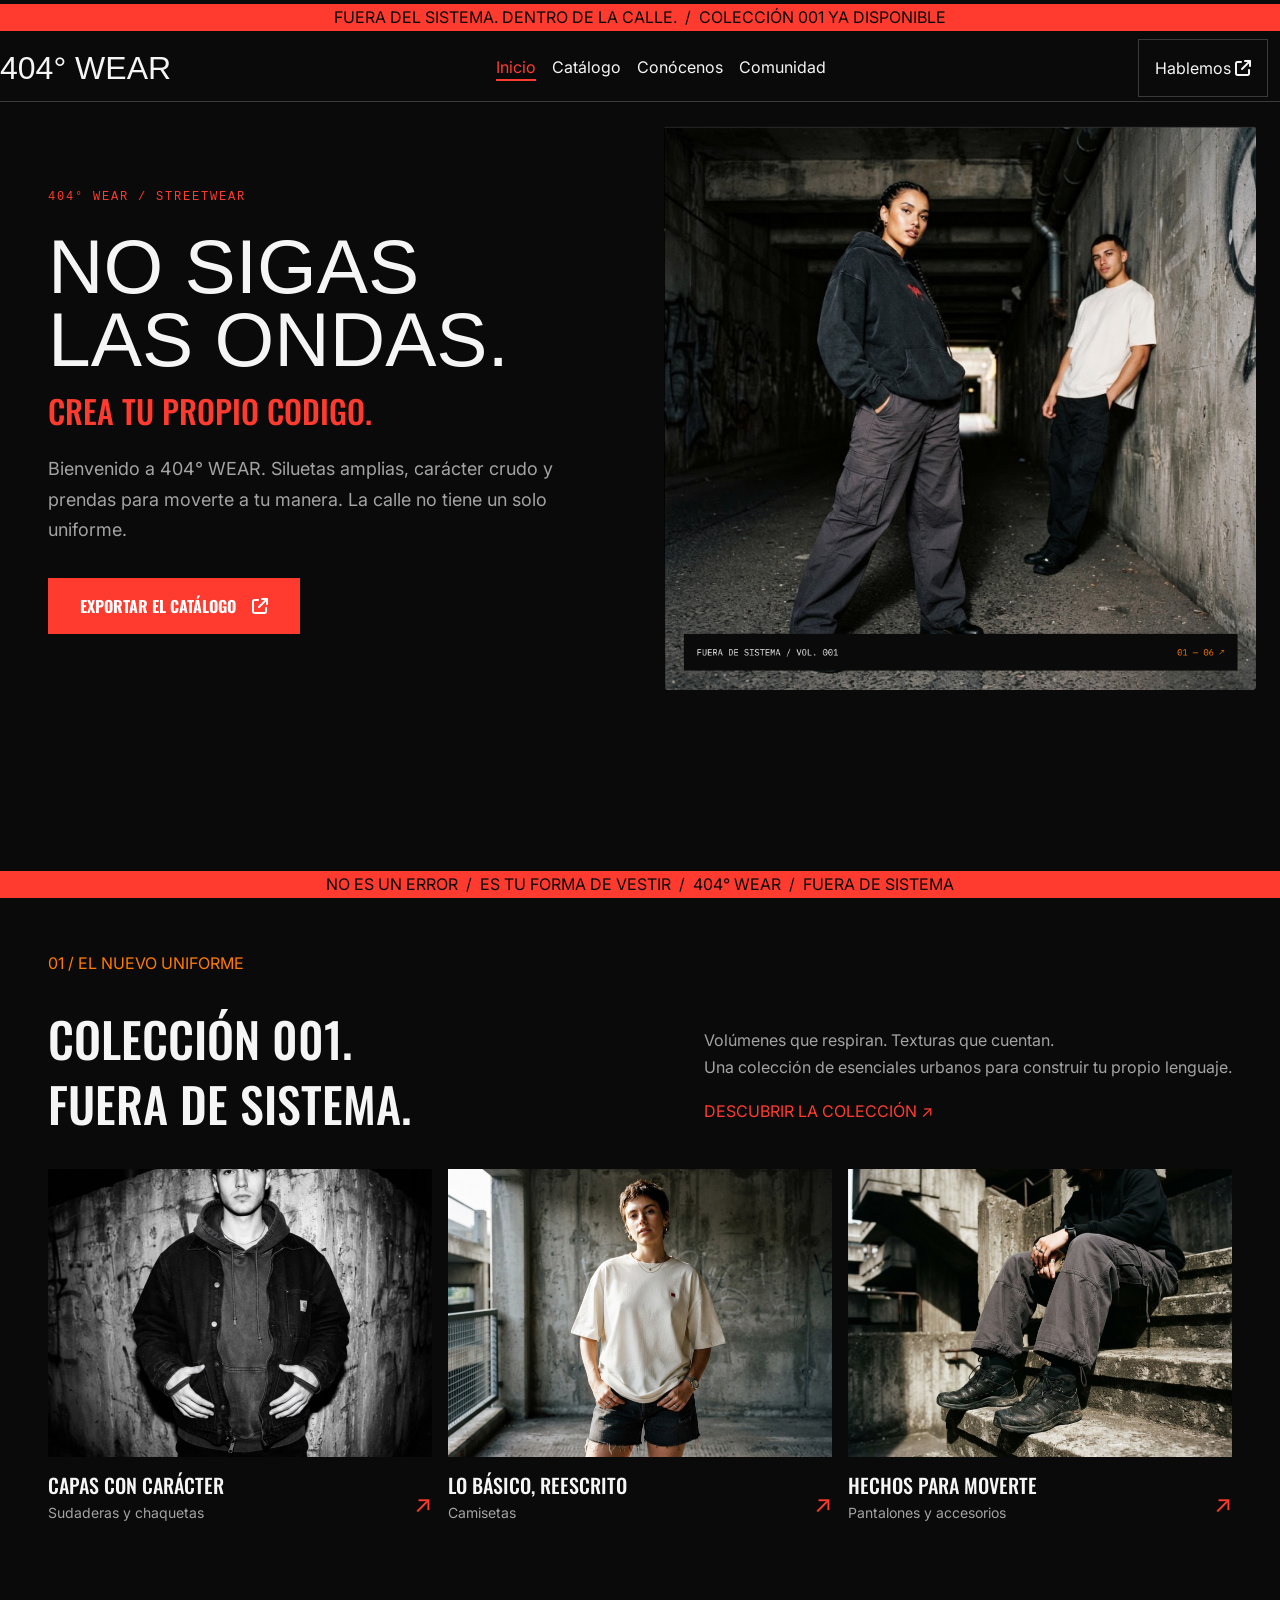
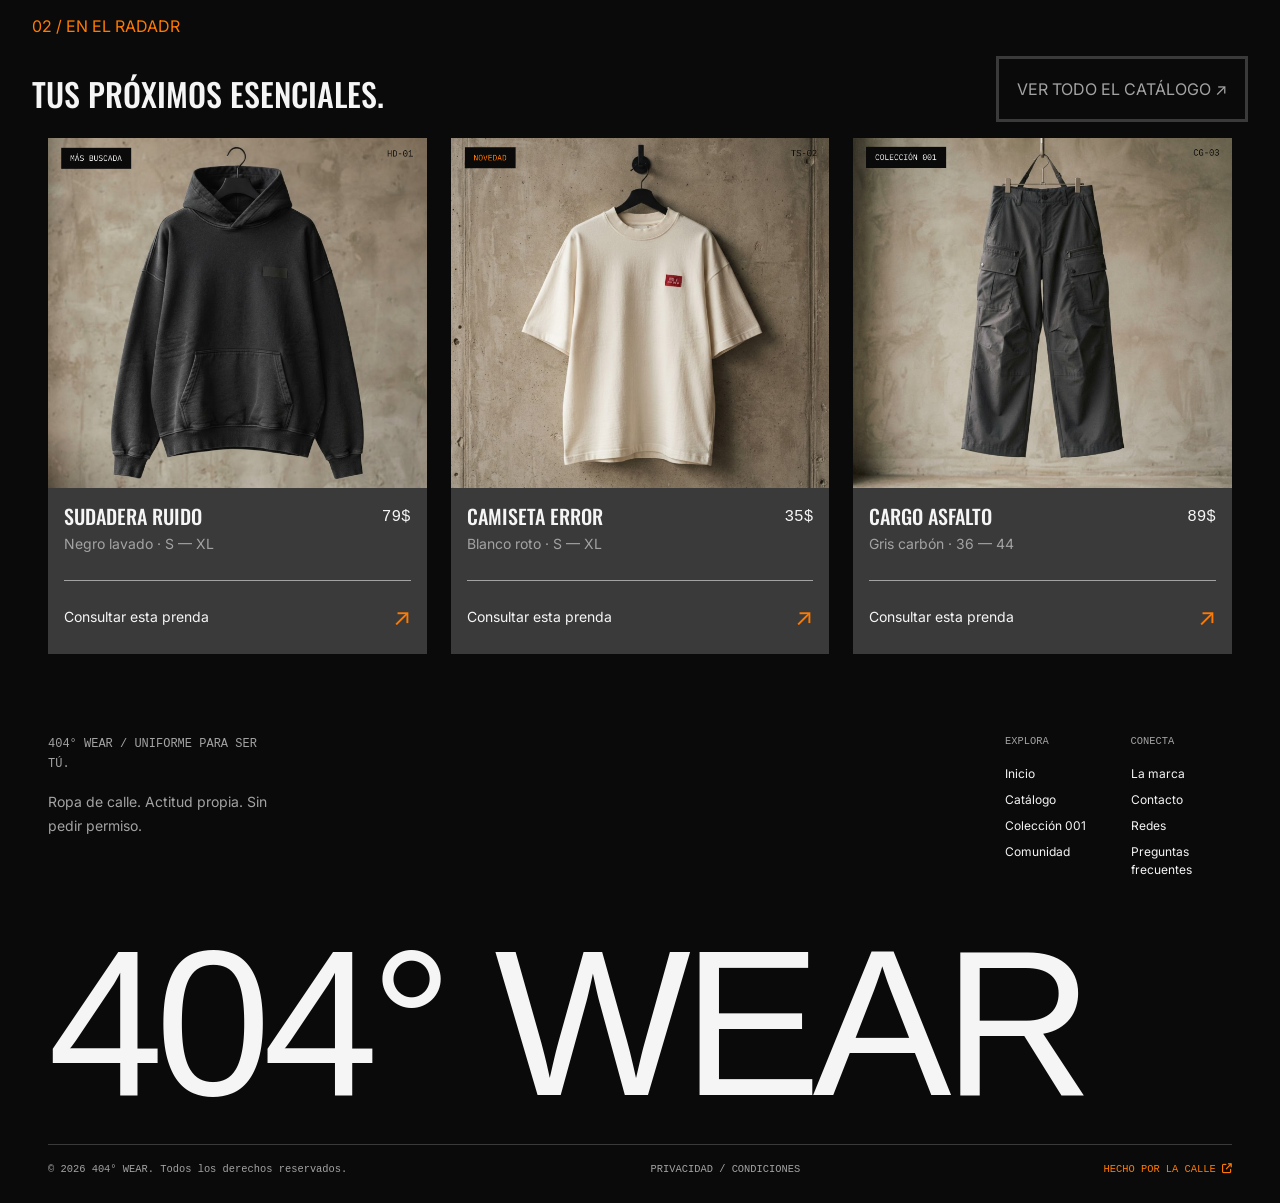
==== commit bac1f601: "se finaliza la historia de usuario 04" ====
--- a/index.html
+++ b/index.html
@@ -143,7 +143,7 @@
 <!-- COLECCION 001. -->
 
 <section id="coleccion001">
-    <P>01 / EL NUEVO UNIFORME</P>
+    <p class="fs-6" id="p-color-narnja">01 / EL NUEVO UNIFORME</p>
 
     <article id="articulo-titulos" class=" d-flex justify-content-between align-items-end flex-wrap">
         <div id="titulo-coleccion001">
@@ -215,6 +215,116 @@
     </div>
 </section>
 
+</section>
+
+<section id="porx-esenciales">
+    <p id="p-color-narnja">
+        02 / EN EL RADADR
+    </p>
+    <article class="d-flex justify-content-between align-items-end flex-wrap">
+        <div id="porx-esenciales-titulos">
+            <h2>TUS PRÓXIMOS ESENCIALES.</h2>
+        </div>
+        <div id="porx-esenciales-link">
+            <a href="./pages/catalogo.html">VER TODO EL CATÁLOGO ↗</a>
+        </div>
+    </article>
+
+
+<section id="prod-prox-esenciales" class="container-fluid">
+
+    <div class="row g-4">
+
+        <!-- PRODUCTO 1 -->
+        <article class="col-12 col-md-6 col-lg-4">
+            <div class="producto-card">
+
+                <img src="img-index/prox-esenciales01.png"
+                     alt="Sudadera Ruido">
+
+                <div class="info-producto" id="info-producto">
+
+                    <div class="d-flex justify-content-between align-items-start">
+
+                        <div>
+                            <h3>Sudadera Ruido</h3>
+                            <p>Negro lavado · S — XL</p>
+                        </div>
+
+                        <p class="precio">79$</p>
+
+                    </div>
+
+                    <div class="consulta-producto d-flex justify-content-between align-items-center">
+                        <p>Consultar esta prenda</p>
+                        <p>↗</p>
+                    </div>
+
+                </div>
+            </div>
+        </article>
+
+        <!-- PRODUCTO 2 -->
+        <article class="col-12 col-md-6 col-lg-4">
+            <div class="producto-card">
+
+                <img src="img-index/prox-esenciales02.png"
+                     alt="Camiseta Error">
+
+                <div class="info-producto" id="info-producto">
+
+                    <div class="d-flex justify-content-between align-items-start">
+
+                        <div>
+                            <h3>Camiseta Error</h3>
+                            <p>Blanco roto · S — XL</p>
+                        </div>
+
+                        <p class="precio">35$</p>
+
+                    </div>
+
+                    <div class="consulta-producto d-flex justify-content-between align-items-center">
+                        <p>Consultar esta prenda</p>
+                        <p>↗</p>
+                    </div>
+
+                </div>
+            </div>
+        </article>
+
+        <!-- PRODUCTO 3 -->
+        <article class="col-12 col-md-6 col-lg-4">
+            <div class="producto-card">
+
+                <img src="img-index/prox-esenciales03.png"
+                     alt="Cargo Asfalto">
+
+                <div class="info-producto" id="info-producto">
+
+                    <div class="d-flex justify-content-between align-items-start">
+
+                        <div>
+                            <h3>Cargo Asfalto</h3>
+                            <p>Gris carbón · 36 — 44</p>
+                        </div>
+
+                        <p class="precio">89$</p>
+
+                    </div>
+
+                    <div class="consulta-producto d-flex justify-content-between align-items-center">
+                        <p>Consultar esta prenda</p>
+                        <p>↗</p>
+                    </div>
+
+                </div>
+            </div>
+        </article>
+
+    </div>
+
+</section>
 
 </section>
 
--- a/css/style.css
+++ b/css/style.css
@@ -290,6 +290,9 @@
 #hablemos:hover {
     border-color: var(--color-rojo);
     transform: scale(1.05);
+   & a{
+      color: var(--color-rojo);
+   }
 }
 
 #hablemos a {
--- a/css/index.css
+++ b/css/index.css
@@ -160,7 +160,7 @@
 }
 
 #articulo-titulos{
-    margin: var(--font-2xl) 0px var(--space-md);
+    margin: var(--font-2xl) 0px var(--space-xs);
 }
 
 #titulo-coleccion001 h2{
@@ -176,7 +176,7 @@
 ========================= */
 
 #coleccion {
-    padding: var(--space-md) 0;
+    padding: var(--space-lg) 0;
 }
 
 /* TARJETAS */
@@ -267,3 +267,153 @@
     }
 
 }
+
+/* proximos esenciales*/ 
+
+#porx-esenciales{
+    padding: var(--space-md) var(--font-2xl);
+}
+
+#porx-esenciales-link a{
+    display: inline-block;
+    border: solid var(--color-bordes);
+    text-decoration: none;
+    background-color: var(--color-fondo);
+    color: var(--color-gris);
+    padding: var(--font-md);
+    transition: var(--transition-normal);
+}
+#porx-esenciales-link a:hover{
+    transform: scale(1.05);
+    color: var(--color-rojo);
+    border: solid var(--color-rojo);
+}
+
+
+
+/* =========================
+   PRODUCTOS ESENCIALES
+========================= */
+
+#prod-prox-esenciales {
+    padding: var(--space-md);
+}
+
+/* TARJETA */
+
+.producto-card {
+    display: flex;
+    flex-direction: column;
+    height: 100%;
+}
+
+/* IMAGEN */
+
+.producto-card img {
+    width: 100%;
+    aspect-ratio: 4 / 3.7;
+    object-fit: cover;
+    display: block;
+    transition: var(--transition-normal);
+}
+
+.producto-card img:hover {
+    transform: scale(1.02);
+}
+
+/* INFORMACIÓN */
+
+#info-producto{
+    background-color: var(--color-bordes);
+    padding: var(--space-md);
+}
+
+.info-producto {
+    display: flex;
+    flex-direction: column;
+    flex-grow: 1;
+    padding-top: var(--space-md);
+}
+
+/* NOMBRE */
+
+.info-producto h3 {
+    font-family: var(--font-subtitulos);
+    font-size: var(--font-lg);
+    color: var(--color-texto);
+    margin: 0 0 var(--space-xs);
+}
+
+.info-producto p {
+    font-size: var(--font-sm);
+    color: var(--color-gris);
+    margin: 0;
+}
+
+/* PRECIO */
+
+.info-producto .precio {
+    font-family: var(--font-tecnica);
+    color: var(--color-texto);
+    font-size: var(--font-base);
+    white-space: nowrap;
+}
+
+/* CONSULTAR */
+
+.consulta-producto {
+    border-top: 1px solid var(--color-gris);
+    margin-top: var(--space-lg);
+    padding-top: var(--space-md);
+    transition: var(--transition-fast);
+    cursor: pointer;
+}
+
+.consulta-producto p:first-child {
+    color: var(--color-texto);
+}
+
+.consulta-producto p:last-child {
+    color: var(--color-naranja);
+    font-size: var(--font-xl);
+}
+
+.consulta-producto:hover p:first-child {
+    color: var(--color-naranja);
+}
+
+/* =========================
+   TABLET
+========================= */
+
+@media (max-width: 991px) {
+
+    #prod-prox-esenciales {
+        padding: var(--space-xl);
+    }
+
+    .info-producto h3 {
+        font-size: var(--font-md);
+    }
+
+}
+
+/* =========================
+   MÓVIL
+========================= */
+
+@media (max-width: 767px) {
+
+    #prod-prox-esenciales {
+        padding: var(--space-md);
+    }
+
+    .producto-card img {
+        aspect-ratio: 4 / 3;
+    }
+
+    .info-producto h3 {
+        font-size: var(--font-lg);
+    }
+
+}
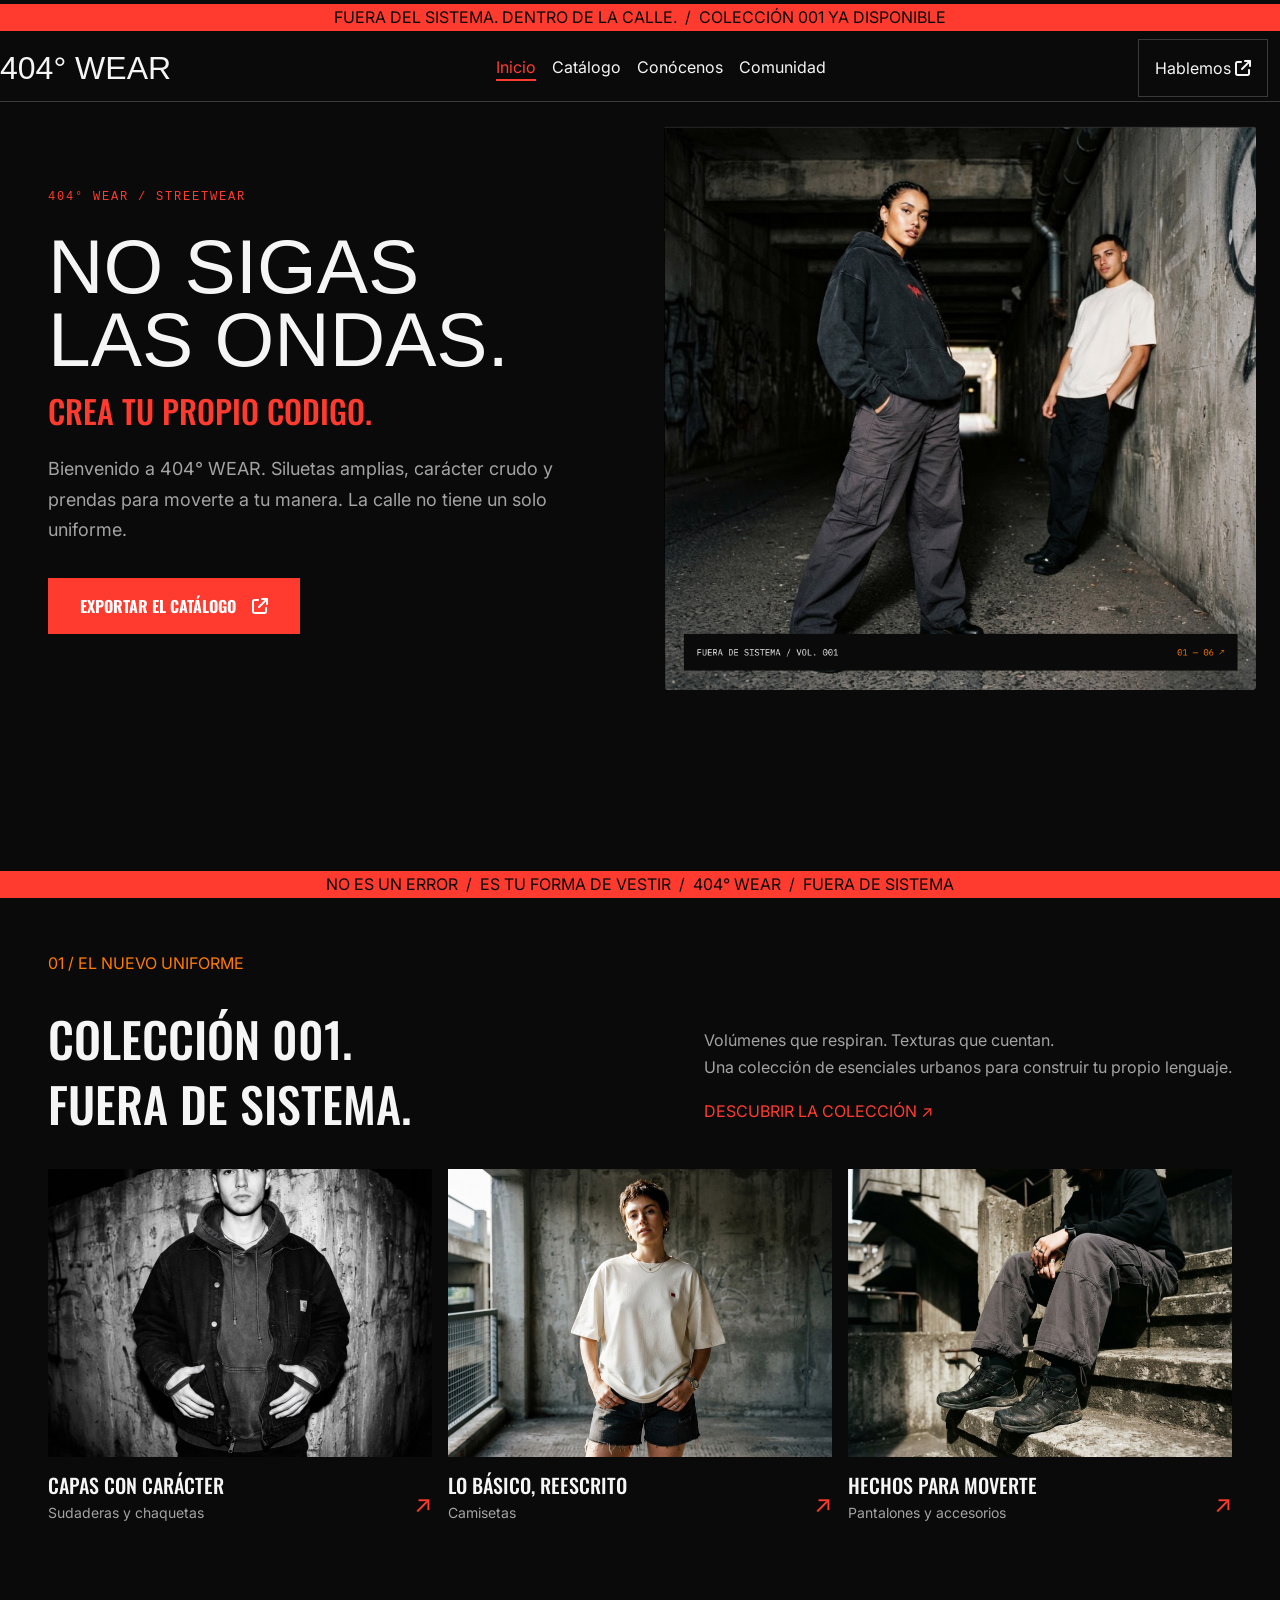
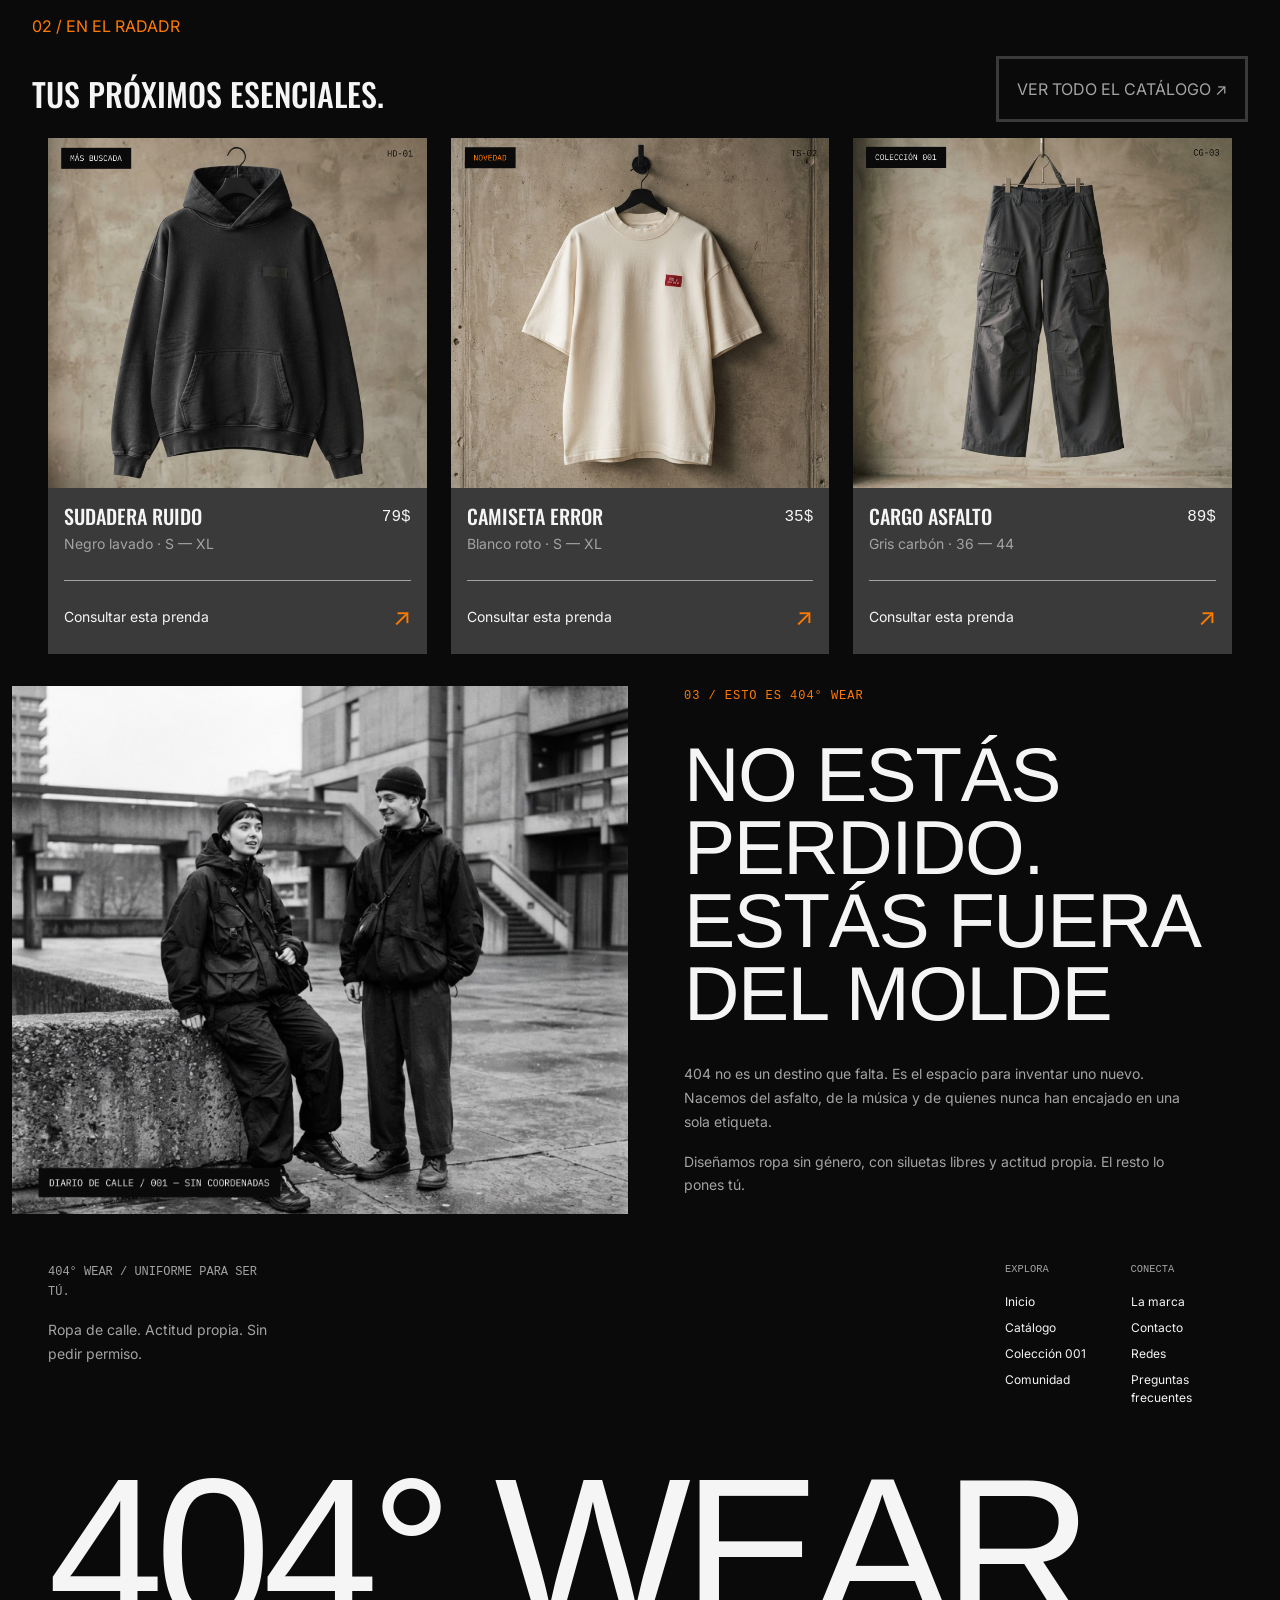
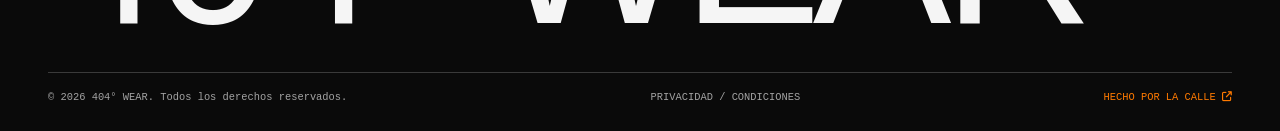
==== commit 6b2e401d: "se finaliza la historia de usuario 05" ====
--- a/index.html
+++ b/index.html
@@ -328,6 +328,58 @@
 
 </section>
 
+
+<section id="banner-final" class="container-fluid">
+
+    <div class="row align-items-center g-4">
+
+        <!-- IMAGEN -->
+        <div class="col-12 col-md-6">
+            <div class="imagen-banner">
+                <img src="img-index/banner02.png"
+                     alt="Colección 404 Wear">
+            </div>
+        </div>
+
+        <!-- CONTENIDO -->
+        <div class="col-12 col-md-6" >
+
+            <div class="contenido-banner">
+
+                <p id="p-color-narnja" class="etiqueta">
+                    03 / ESTO ES 404° WEAR
+                </p>
+
+                <div class="titulos-banner">
+                    <h2>NO ESTÁS</h2>
+                    <h2>PERDIDO.</h2>
+                    <h2>ESTÁS FUERA</h2>
+                    <h2>DEL MOLDE</h2>
+                </div>
+
+                <div class="textos-banner">
+                    <p>
+                        404 no es un destino que falta. Es el espacio
+                        para inventar uno nuevo. Nacemos del asfalto,
+                        de la música y de quienes nunca han encajado
+                        en una sola etiqueta.
+                    </p>
+
+                    <p>
+                        Diseñamos ropa sin género, con siluetas libres
+                        y actitud propia. El resto lo pones tú.
+                    </p>
+                </div>
+
+            </div>
+
+        </div>
+
+    </div>
+
+</section>
+
+
 <footer id="footer" class="container-fluid">
 
     <!-- FOOTER TOP -->
--- a/css/index.css
+++ b/css/index.css
@@ -417,3 +417,143 @@
     }
 
 }
+
+
+/*  BANNER FINAL  */
+
+
+
+/* =========================
+   BANNER FINAL
+========================= */
+
+#banner-final {
+    background-color: var(--color-fondo);
+}
+
+
+
+/* =========================
+   IMAGEN
+========================= */
+
+.imagen-banner {
+    width: 100%;
+    overflow: hidden;
+}
+
+.imagen-banner img {
+    display: block;
+    width: 100%;
+    height: 100%;
+    aspect-ratio: 7 / 6;
+    object-fit: cover;
+}
+
+/* =========================
+   CONTENIDO
+========================= */
+
+.contenido-banner {
+    padding-left: var(--space-xl);
+    height: 100%;
+
+}
+
+.contenido-banner .etiqueta {
+    color: var(--color-naranja);
+    font-family: var(--font-tecnica);
+    font-size: var(--font-xs);
+    margin-bottom: var(--space-xl);
+}
+
+/* =========================
+   TÍTULOS
+========================= */
+
+.titulos-banner {
+    margin-bottom: var(--space-xl);
+}
+
+.titulos-banner h2 {
+    font-family: var(--font-titulos);
+    font-size: clamp(3rem, 6vw, 7rem);
+    line-height: 0.95;
+    letter-spacing: -0.02em;
+    color: var(--color-texto);
+    margin: 0;
+}
+
+/* =========================
+   TEXTOS
+========================= */
+
+.textos-banner {
+    max-width: 520px;
+}
+
+.textos-banner p {
+    font-family: var(--font-textos);
+    font-size: var(--font-sm);
+    line-height: 1.7;
+    color: var(--color-gris);
+    margin-bottom: var(--space-md);
+}
+
+/* =========================
+   TABLET
+========================= */
+
+@media (max-width: 991px) {
+
+    #banner-final {
+        padding: var(--space-2xl) var(--space-lg);
+    }
+
+    .contenido-banner {
+        padding-left: var(--space-md);
+    }
+
+    .titulos-banner h2 {
+        font-size: clamp(2.5rem, 6vw, 4.5rem);
+    }
+
+}
+
+/* =========================
+   MÓVIL
+========================= */
+
+@media (max-width: 767px) {
+
+    #banner-final {
+        padding: var(--space-xl) var(--space-md);
+    }
+
+    .contenido-banner {
+        padding-left: 0;
+    }
+
+    .imagen-banner img {
+        aspect-ratio: 4 / 3;
+    }
+
+    .contenido-banner .etiqueta {
+        margin-top: var(--space-md);
+        margin-bottom: var(--space-lg);
+    }
+
+    .titulos-banner h2 {
+        font-size: clamp(2.8rem, 11vw, 5rem);
+    }
+
+    .titulos-banner {
+        margin-bottom: var(--space-lg);
+    }
+
+    .textos-banner {
+        max-width: 100%;
+    }
+
+}
+
